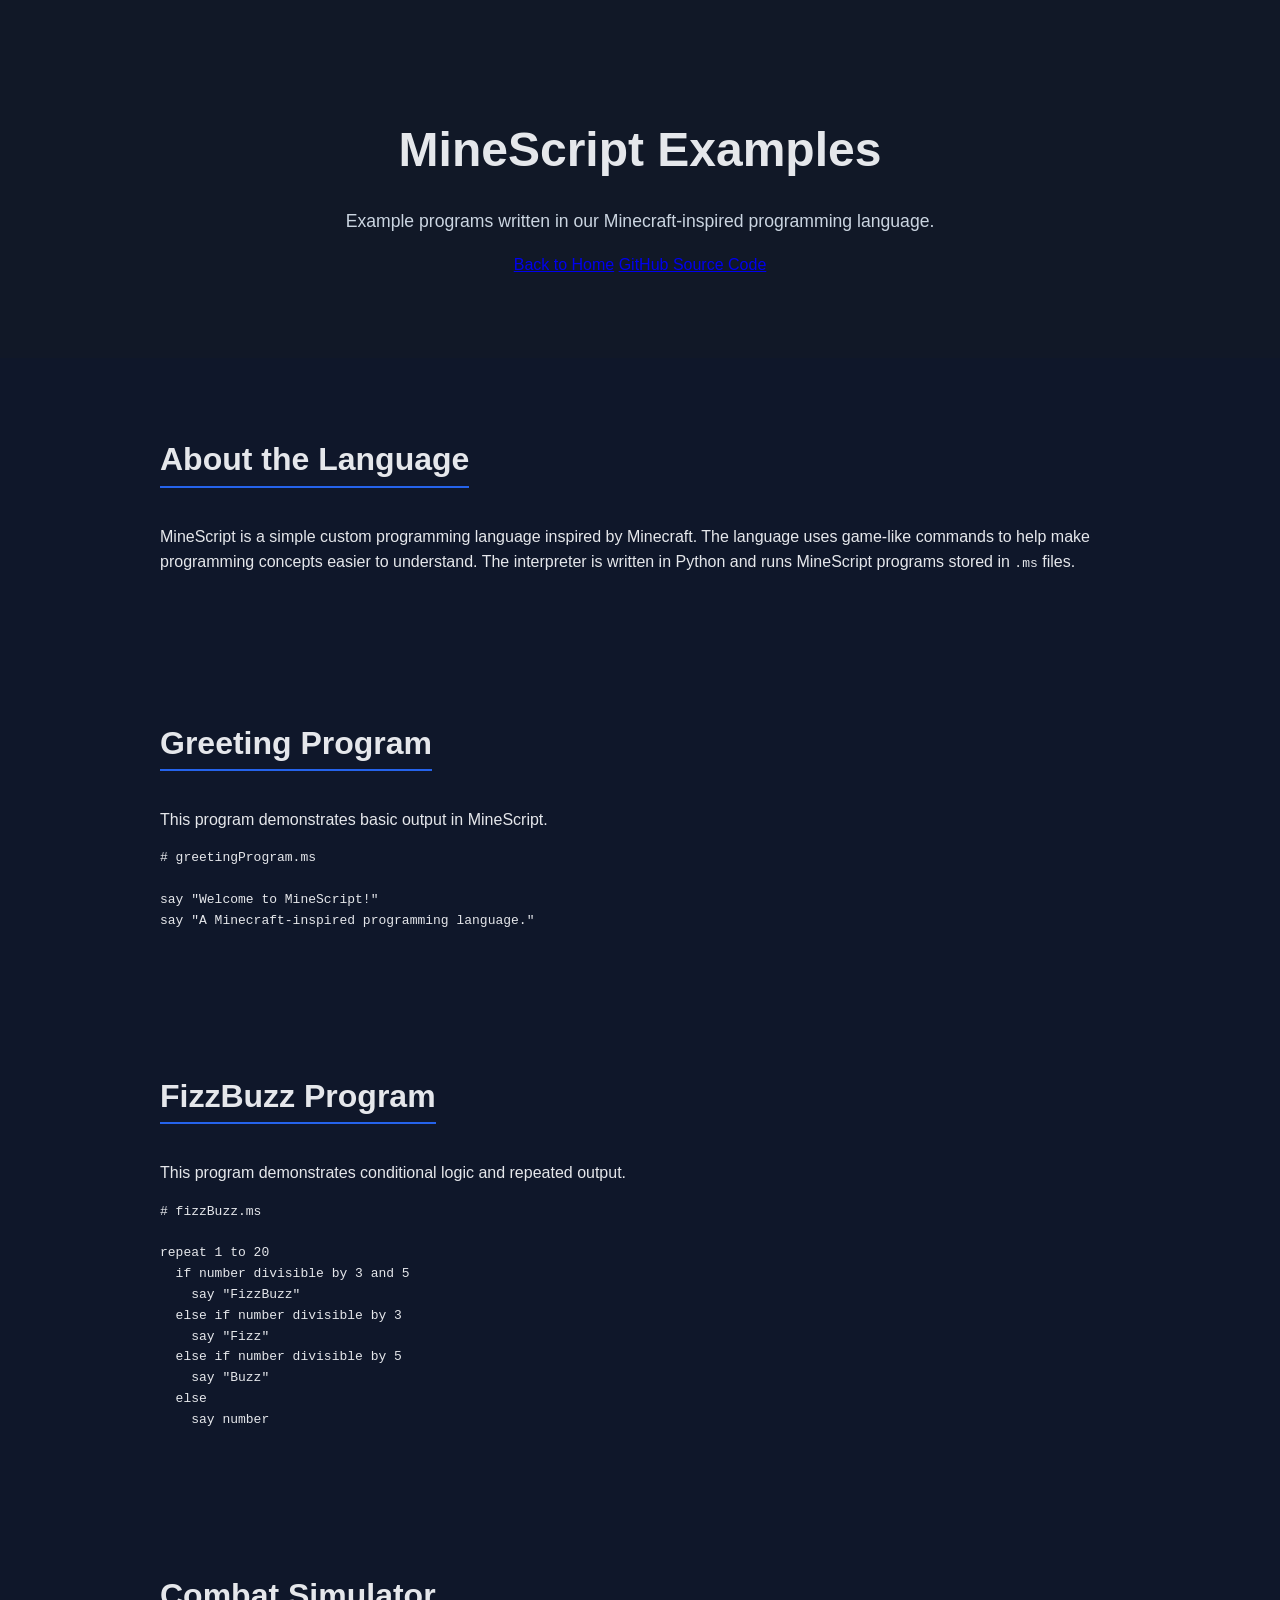
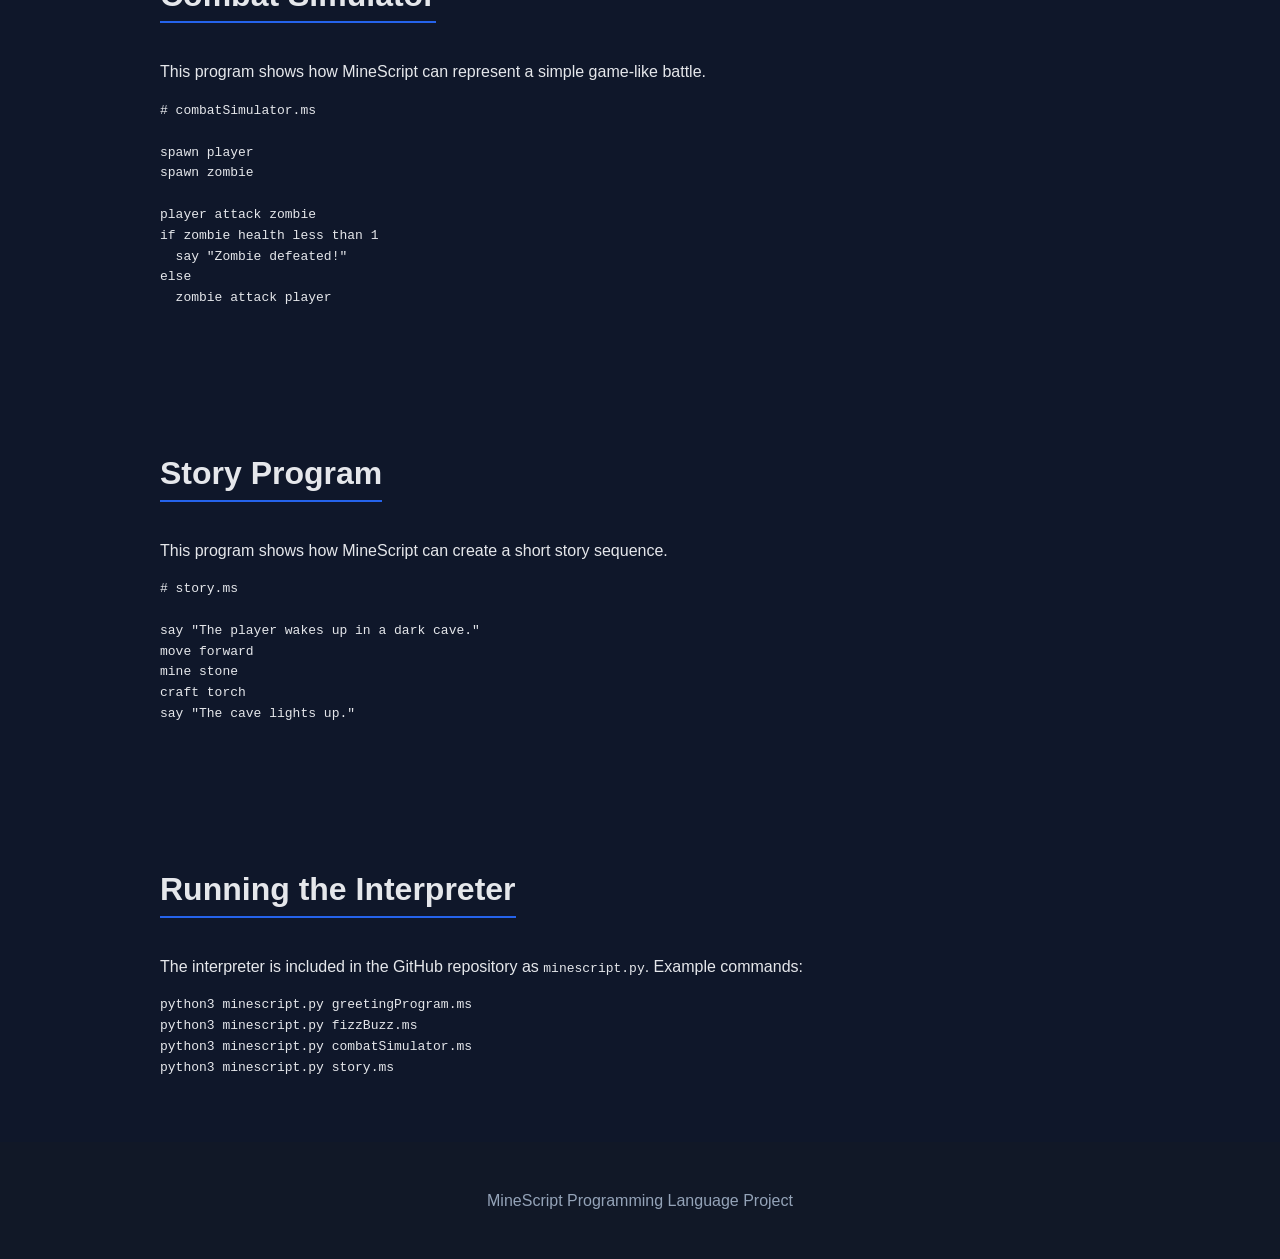
==== docs/examples.html @ 872b9f71 "Add examples page" ====
<!DOCTYPE html>
<html lang="en">
<head>
  <meta charset="UTF-8" />
  <meta name="viewport" content="width=device-width, initial-scale=1.0" />
  <title>MineScript Examples</title>
  <link rel="stylesheet" href="style.css" />
</head>
<body>

  <header class="hero small-hero">
    <h1>MineScript Examples</h1>
    <p>Example programs written in our Minecraft-inspired programming language.</p>

    <div class="button-row">
      <a href="index.html">Back to Home</a>
      <a href="https://github.com/luisrobmero/MineScript" target="_blank">GitHub Source Code</a>
    </div>
  </header>

  <main>
    <section>
      <h2>About the Language</h2>
      <p>
        MineScript is a simple custom programming language inspired by Minecraft.
        The language uses game-like commands to help make programming concepts
        easier to understand. The interpreter is written in Python and runs
        MineScript programs stored in <code>.ms</code> files.
      </p>
    </section>

    <section>
      <h2>Greeting Program</h2>
      <p>
        This program demonstrates basic output in MineScript.
      </p>

      <pre><code># greetingProgram.ms

say "Welcome to MineScript!"
say "A Minecraft-inspired programming language."</code></pre>
    </section>

    <section>
      <h2>FizzBuzz Program</h2>
      <p>
        This program demonstrates conditional logic and repeated output.
      </p>

      <pre><code># fizzBuzz.ms

repeat 1 to 20
  if number divisible by 3 and 5
    say "FizzBuzz"
  else if number divisible by 3
    say "Fizz"
  else if number divisible by 5
    say "Buzz"
  else
    say number</code></pre>
    </section>

    <section>
      <h2>Combat Simulator</h2>
      <p>
        This program shows how MineScript can represent a simple game-like battle.
      </p>

      <pre><code># combatSimulator.ms

spawn player
spawn zombie

player attack zombie
if zombie health less than 1
  say "Zombie defeated!"
else
  zombie attack player</code></pre>
    </section>

    <section>
      <h2>Story Program</h2>
      <p>
        This program shows how MineScript can create a short story sequence.
      </p>

      <pre><code># story.ms

say "The player wakes up in a dark cave."
move forward
mine stone
craft torch
say "The cave lights up."</code></pre>
    </section>

    <section>
      <h2>Running the Interpreter</h2>
      <p>
        The interpreter is included in the GitHub repository as <code>minescript.py</code>.
        Example commands:
      </p>

      <pre><code>python3 minescript.py greetingProgram.ms
python3 minescript.py fizzBuzz.ms
python3 minescript.py combatSimulator.ms
python3 minescript.py story.ms</code></pre>
    </section>
  </main>

  <footer>
    <p>MineScript Programming Language Project</p>
  </footer>

</body>
</html>
---- docs/style.css ----
* {
    box-sizing: border-box;
  }
  
  body {
    margin: 0;
    font-family: Arial, sans-serif;
    background: #0f172a;
    color: #e5e7eb;
    line-height: 1.6;
  }
  
  .hero {
    text-align: center;
    padding: 80px 20px;
    background: #111827;
  }
  
  .hero h1 {
    font-size: 3rem;
    margin-bottom: 10px;
  }
  
  .hero p {
    font-size: 1.1rem;
    color: #cbd5e1;
  }
  
  .links {
    margin-top: 25px;
  }
  
  .links a {
    display: inline-block;
    margin: 8px;
    padding: 10px 18px;
    background: #2563eb;
    color: white;
    text-decoration: none;
    border-radius: 6px;
  }
  
  section {
    max-width: 1000px;
    margin: 0 auto;
    padding: 50px 20px;
  }
  
  h2 {
    font-size: 2rem;
    margin-bottom: 20px;
    border-bottom: 2px solid #2563eb;
    display: inline-block;
  }
  
  .project-card,
  .repo-card {
    background: #1e293b;
    padding: 22px;
    border-radius: 10px;
    margin-bottom: 20px;
    border: 1px solid #334155;
  }
  
  .project-card h3,
  .repo-card h3 {
    margin-top: 0;
    color: #93c5fd;
  }
  
  .project-card a,
  .repo-card a {
    color: #60a5fa;
    text-decoration: none;
    font-weight: bold;
  }
  
  .repo-grid {
    display: grid;
    grid-template-columns: repeat(auto-fit, minmax(280px, 1fr));
    gap: 20px;
  }
  
  footer {
    text-align: center;
    padding: 30px;
    background: #111827;
    color: #94a3b8;
  }
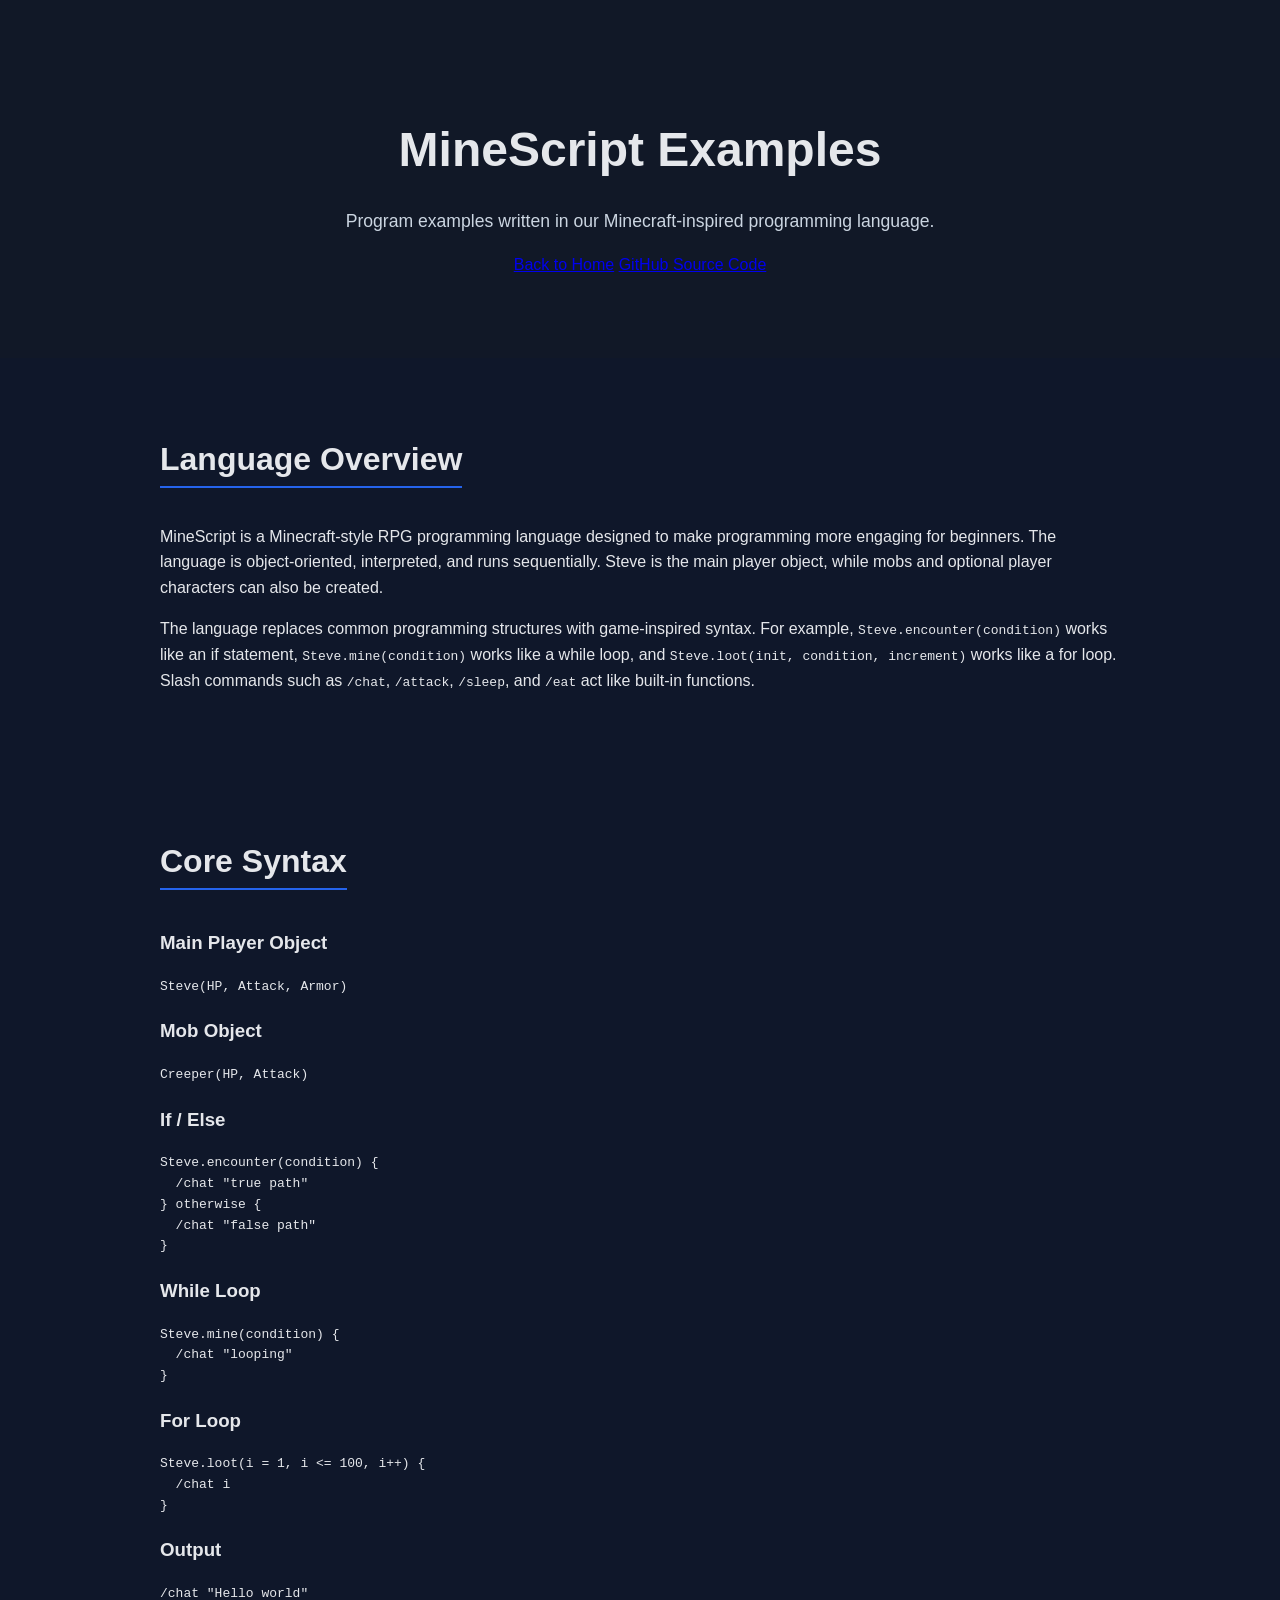
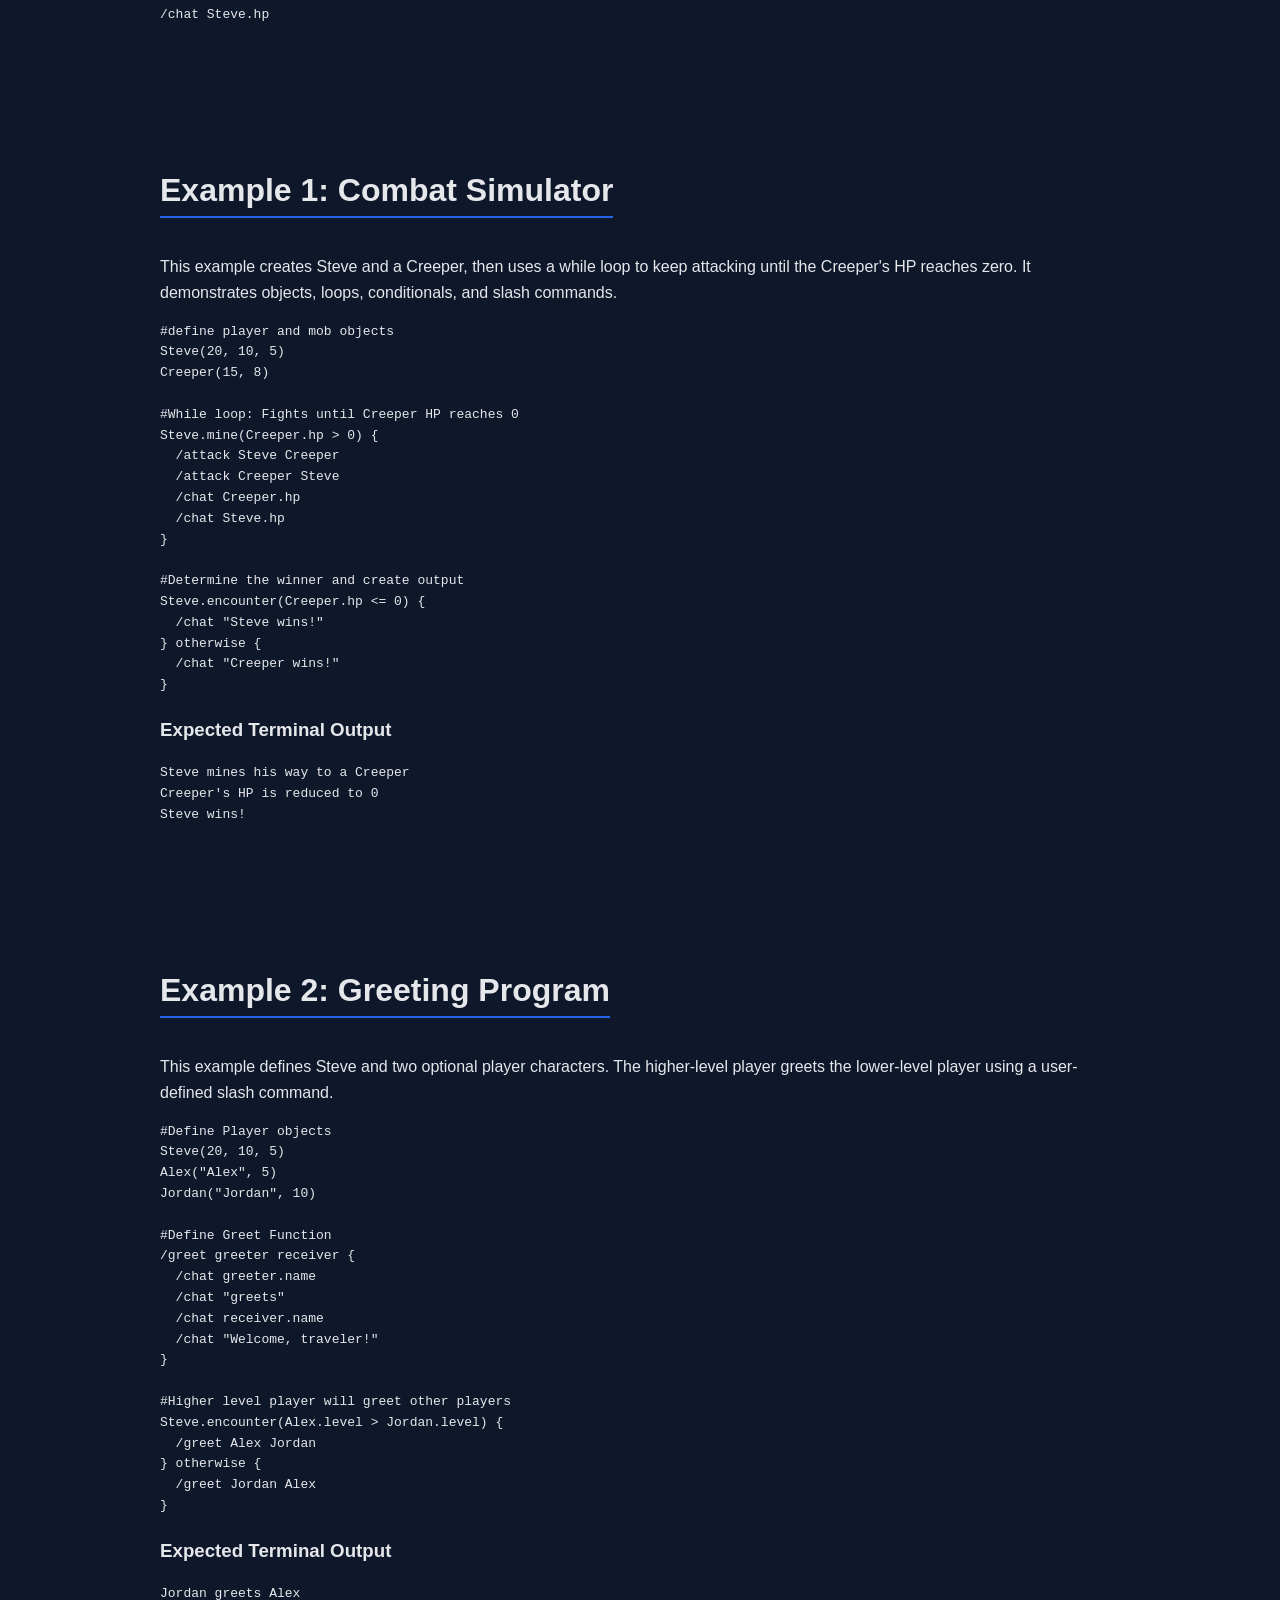
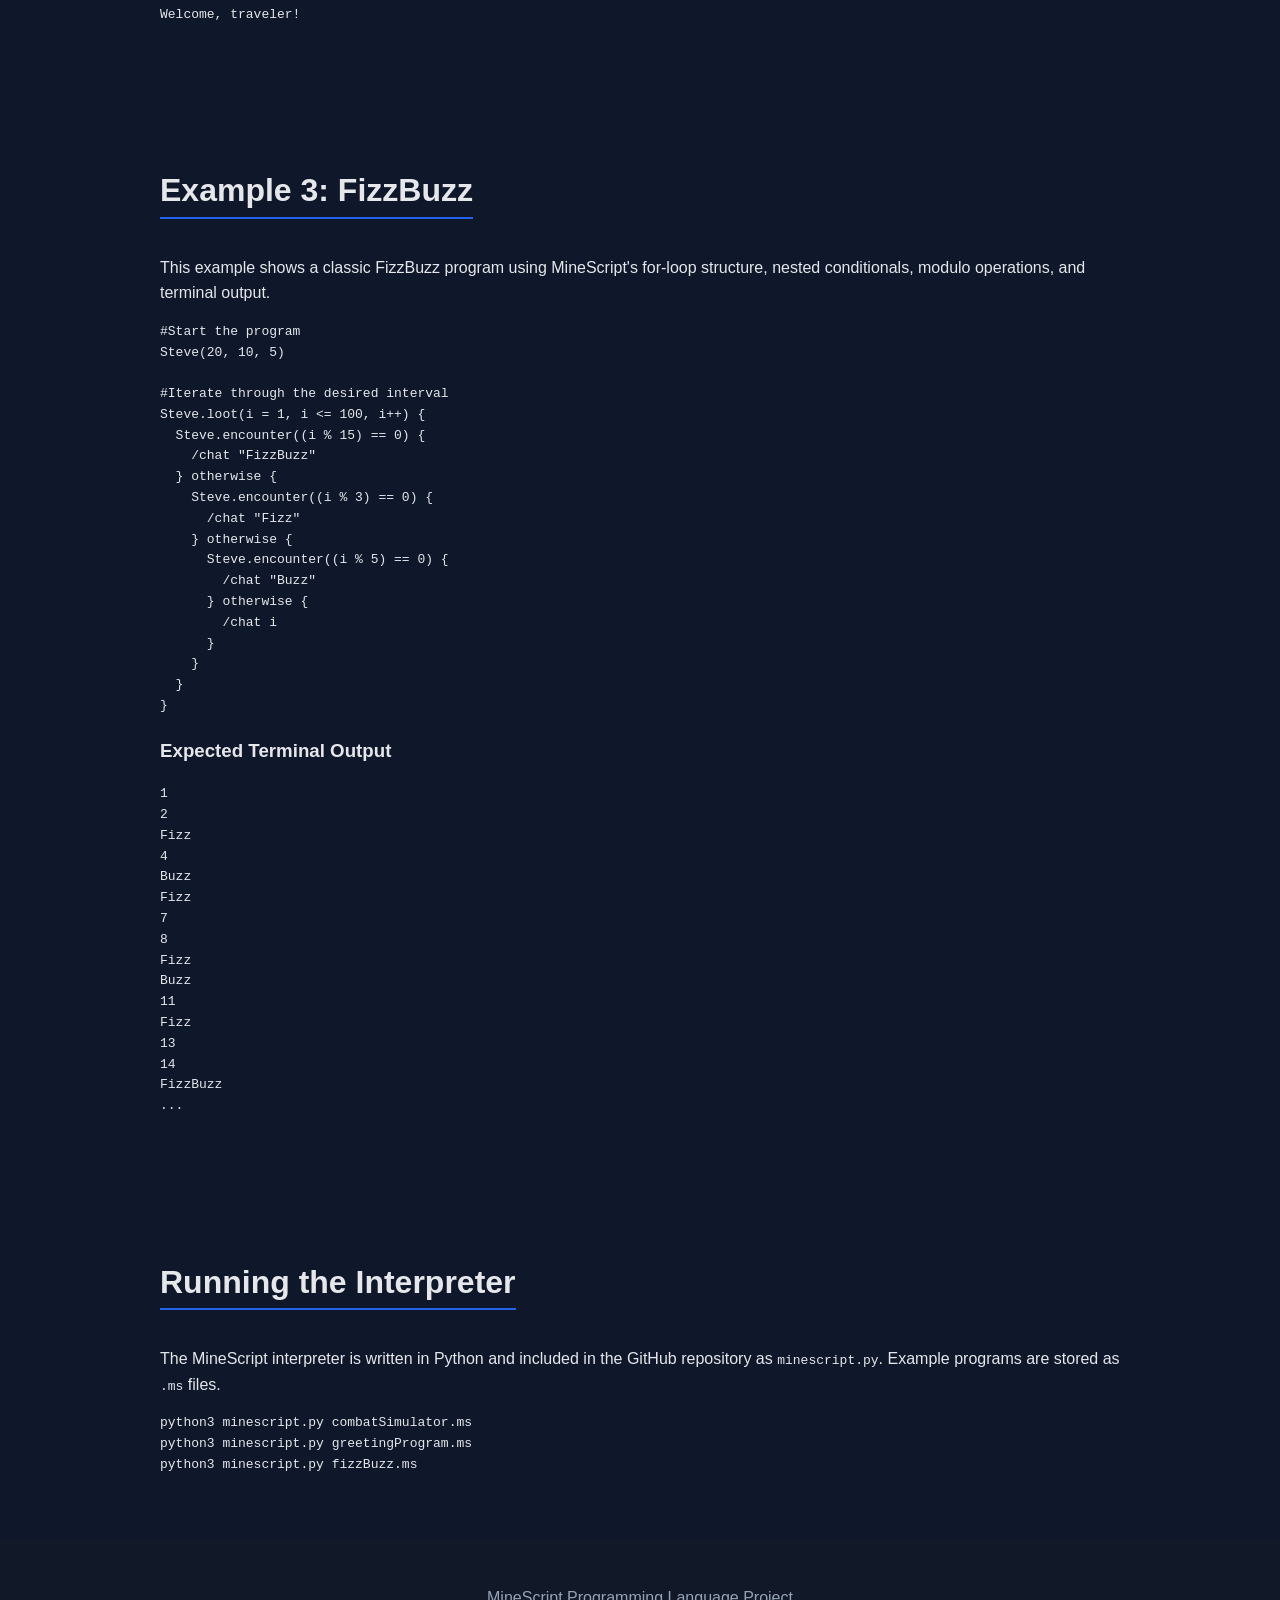
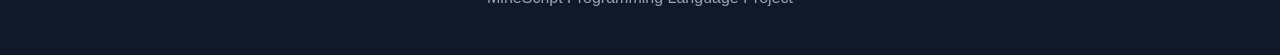
==== commit 0313c4cb: "Add MineScript examples page" ====
--- a/docs/examples.html
+++ b/docs/examples.html
@@ -10,7 +10,7 @@
 
   <header class="hero small-hero">
     <h1>MineScript Examples</h1>
-    <p>Example programs written in our Minecraft-inspired programming language.</p>
+    <p>Program examples written in our Minecraft-inspired programming language.</p>
 
     <div class="button-row">
       <a href="index.html">Back to Home</a>
@@ -20,90 +20,187 @@
 
   <main>
     <section>
-      <h2>About the Language</h2>
-      <p>
-        MineScript is a simple custom programming language inspired by Minecraft.
-        The language uses game-like commands to help make programming concepts
-        easier to understand. The interpreter is written in Python and runs
-        MineScript programs stored in <code>.ms</code> files.
-      </p>
-    </section>
-
-    <section>
-      <h2>Greeting Program</h2>
-      <p>
-        This program demonstrates basic output in MineScript.
-      </p>
-
-      <pre><code># greetingProgram.ms
-
-say "Welcome to MineScript!"
-say "A Minecraft-inspired programming language."</code></pre>
-    </section>
-
-    <section>
-      <h2>FizzBuzz Program</h2>
-      <p>
-        This program demonstrates conditional logic and repeated output.
-      </p>
-
-      <pre><code># fizzBuzz.ms
-
-repeat 1 to 20
-  if number divisible by 3 and 5
-    say "FizzBuzz"
-  else if number divisible by 3
-    say "Fizz"
-  else if number divisible by 5
-    say "Buzz"
-  else
-    say number</code></pre>
-    </section>
-
-    <section>
-      <h2>Combat Simulator</h2>
-      <p>
-        This program shows how MineScript can represent a simple game-like battle.
-      </p>
-
-      <pre><code># combatSimulator.ms
-
-spawn player
-spawn zombie
-
-player attack zombie
-if zombie health less than 1
-  say "Zombie defeated!"
-else
-  zombie attack player</code></pre>
-    </section>
-
-    <section>
-      <h2>Story Program</h2>
-      <p>
-        This program shows how MineScript can create a short story sequence.
-      </p>
-
-      <pre><code># story.ms
-
-say "The player wakes up in a dark cave."
-move forward
-mine stone
-craft torch
-say "The cave lights up."</code></pre>
+      <h2>Language Overview</h2>
+      <p>
+        MineScript is a Minecraft-style RPG programming language designed to make programming more engaging
+        for beginners. The language is object-oriented, interpreted, and runs sequentially. Steve is the main
+        player object, while mobs and optional player characters can also be created.
+      </p>
+
+      <p>
+        The language replaces common programming structures with game-inspired syntax. For example,
+        <code>Steve.encounter(condition)</code> works like an if statement, <code>Steve.mine(condition)</code>
+        works like a while loop, and <code>Steve.loot(init, condition, increment)</code> works like a for loop.
+        Slash commands such as <code>/chat</code>, <code>/attack</code>, <code>/sleep</code>, and <code>/eat</code>
+        act like built-in functions.
+      </p>
+    </section>
+
+    <section>
+      <h2>Core Syntax</h2>
+
+      <div class="grid">
+        <div class="card">
+          <h3>Main Player Object</h3>
+          <pre><code>Steve(HP, Attack, Armor)</code></pre>
+        </div>
+
+        <div class="card">
+          <h3>Mob Object</h3>
+          <pre><code>Creeper(HP, Attack)</code></pre>
+        </div>
+
+        <div class="card">
+          <h3>If / Else</h3>
+          <pre><code>Steve.encounter(condition) {
+  /chat "true path"
+} otherwise {
+  /chat "false path"
+}</code></pre>
+        </div>
+
+        <div class="card">
+          <h3>While Loop</h3>
+          <pre><code>Steve.mine(condition) {
+  /chat "looping"
+}</code></pre>
+        </div>
+
+        <div class="card">
+          <h3>For Loop</h3>
+          <pre><code>Steve.loot(i = 1, i <= 100, i++) {
+  /chat i
+}</code></pre>
+        </div>
+
+        <div class="card">
+          <h3>Output</h3>
+          <pre><code>/chat "Hello world"
+/chat Steve.hp</code></pre>
+        </div>
+      </div>
+    </section>
+
+    <section>
+      <h2>Example 1: Combat Simulator</h2>
+      <p>
+        This example creates Steve and a Creeper, then uses a while loop to keep attacking until the Creeper's HP
+        reaches zero. It demonstrates objects, loops, conditionals, and slash commands.
+      </p>
+
+      <pre><code>#define player and mob objects
+Steve(20, 10, 5)
+Creeper(15, 8)
+
+#While loop: Fights until Creeper HP reaches 0
+Steve.mine(Creeper.hp > 0) {
+  /attack Steve Creeper
+  /attack Creeper Steve
+  /chat Creeper.hp
+  /chat Steve.hp
+}
+
+#Determine the winner and create output
+Steve.encounter(Creeper.hp <= 0) {
+  /chat "Steve wins!"
+} otherwise {
+  /chat "Creeper wins!"
+}</code></pre>
+
+      <h3>Expected Terminal Output</h3>
+      <pre><code>Steve mines his way to a Creeper
+Creeper's HP is reduced to 0
+Steve wins!</code></pre>
+    </section>
+
+    <section>
+      <h2>Example 2: Greeting Program</h2>
+      <p>
+        This example defines Steve and two optional player characters. The higher-level player greets the lower-level
+        player using a user-defined slash command.
+      </p>
+
+      <pre><code>#Define Player objects
+Steve(20, 10, 5)
+Alex("Alex", 5)
+Jordan("Jordan", 10)
+
+#Define Greet Function
+/greet greeter receiver {
+  /chat greeter.name
+  /chat "greets"
+  /chat receiver.name
+  /chat "Welcome, traveler!"
+}
+
+#Higher level player will greet other players
+Steve.encounter(Alex.level > Jordan.level) {
+  /greet Alex Jordan
+} otherwise {
+  /greet Jordan Alex
+}</code></pre>
+
+      <h3>Expected Terminal Output</h3>
+      <pre><code>Jordan greets Alex
+Welcome, traveler!</code></pre>
+    </section>
+
+    <section>
+      <h2>Example 3: FizzBuzz</h2>
+      <p>
+        This example shows a classic FizzBuzz program using MineScript's for-loop structure,
+        nested conditionals, modulo operations, and terminal output.
+      </p>
+
+      <pre><code>#Start the program
+Steve(20, 10, 5)
+
+#Iterate through the desired interval
+Steve.loot(i = 1, i <= 100, i++) {
+  Steve.encounter((i % 15) == 0) {
+    /chat "FizzBuzz"
+  } otherwise {
+    Steve.encounter((i % 3) == 0) {
+      /chat "Fizz"
+    } otherwise {
+      Steve.encounter((i % 5) == 0) {
+        /chat "Buzz"
+      } otherwise {
+        /chat i
+      }
+    }
+  }
+}</code></pre>
+
+      <h3>Expected Terminal Output</h3>
+      <pre><code>1
+2
+Fizz
+4
+Buzz
+Fizz
+7
+8
+Fizz
+Buzz
+11
+Fizz
+13
+14
+FizzBuzz
+...</code></pre>
     </section>
 
     <section>
       <h2>Running the Interpreter</h2>
       <p>
-        The interpreter is included in the GitHub repository as <code>minescript.py</code>.
-        Example commands:
-      </p>
-
-      <pre><code>python3 minescript.py greetingProgram.ms
-python3 minescript.py fizzBuzz.ms
-python3 minescript.py combatSimulator.ms
-python3 minescript.py story.ms</code></pre>
+        The MineScript interpreter is written in Python and included in the GitHub repository as
+        <code>minescript.py</code>. Example programs are stored as <code>.ms</code> files.
+      </p>
+
+      <pre><code>python3 minescript.py combatSimulator.ms
+python3 minescript.py greetingProgram.ms
+python3 minescript.py fizzBuzz.ms</code></pre>
     </section>
   </main>
 
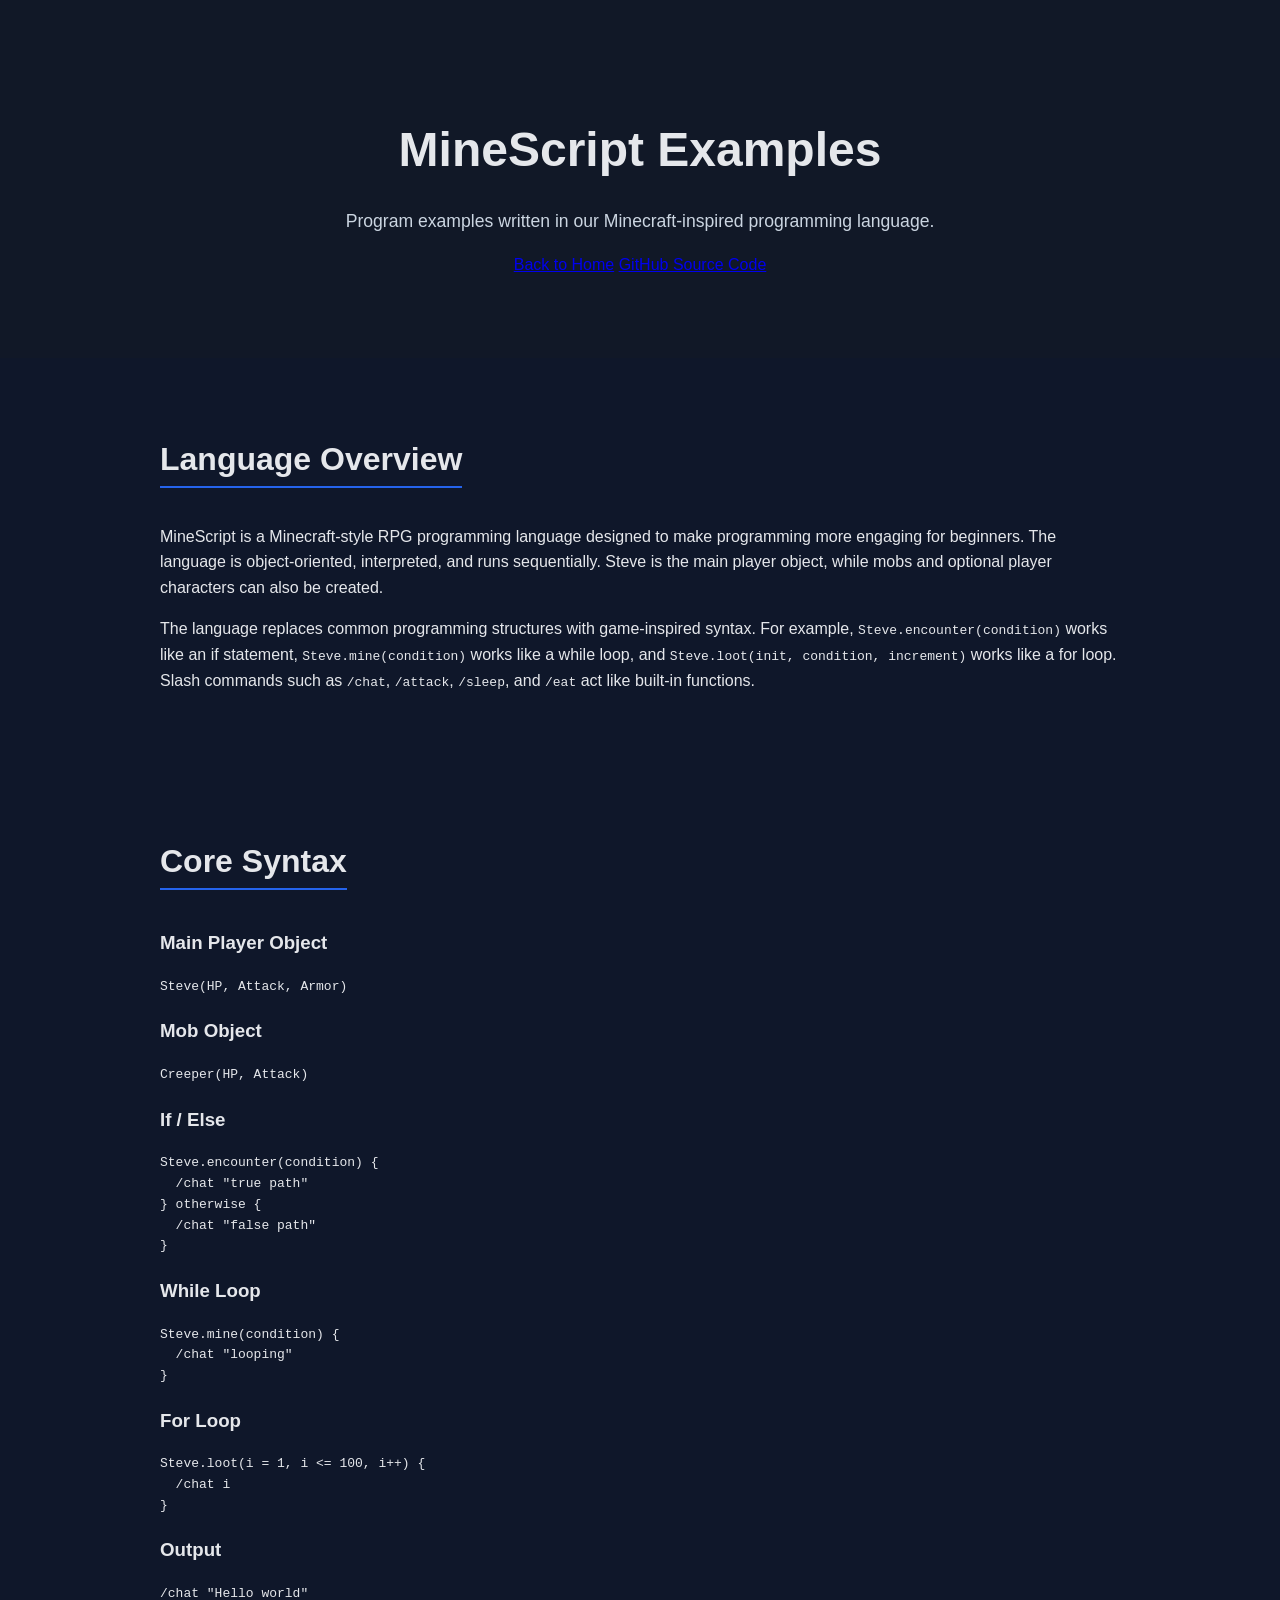
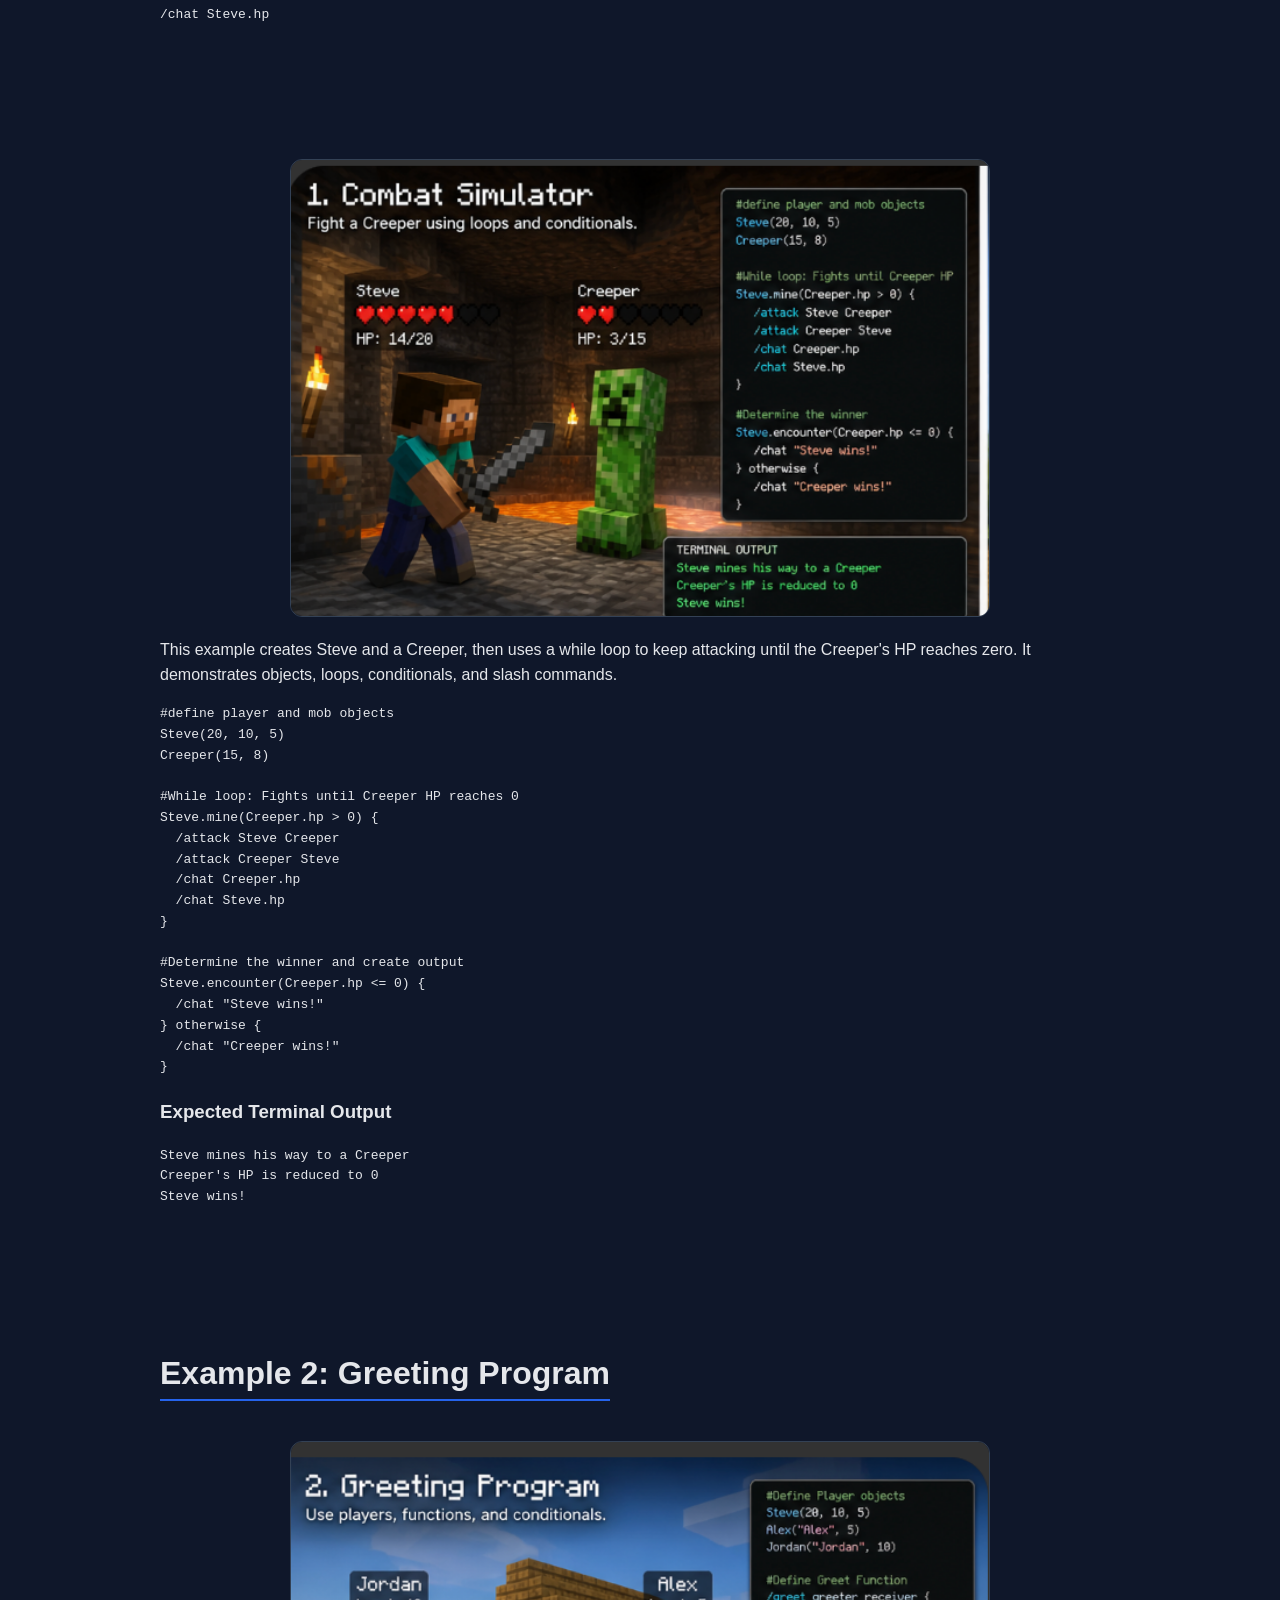
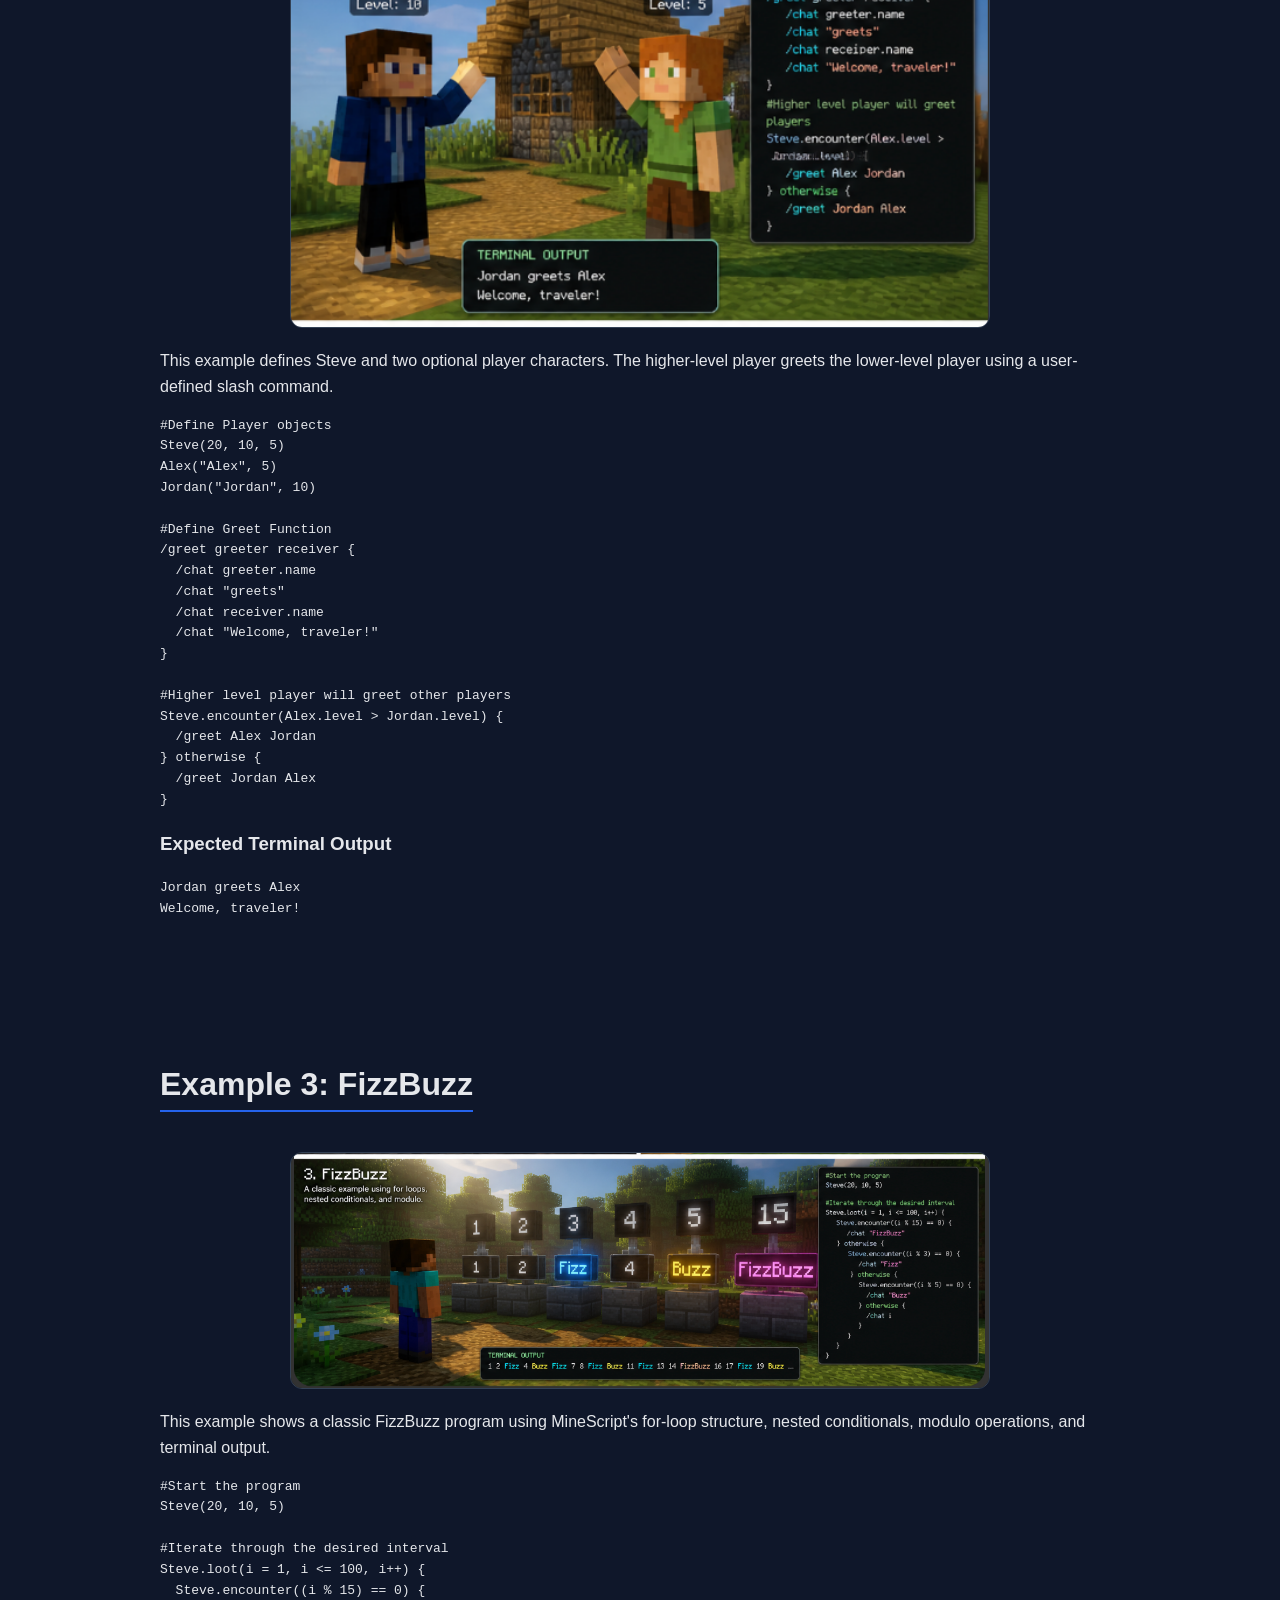
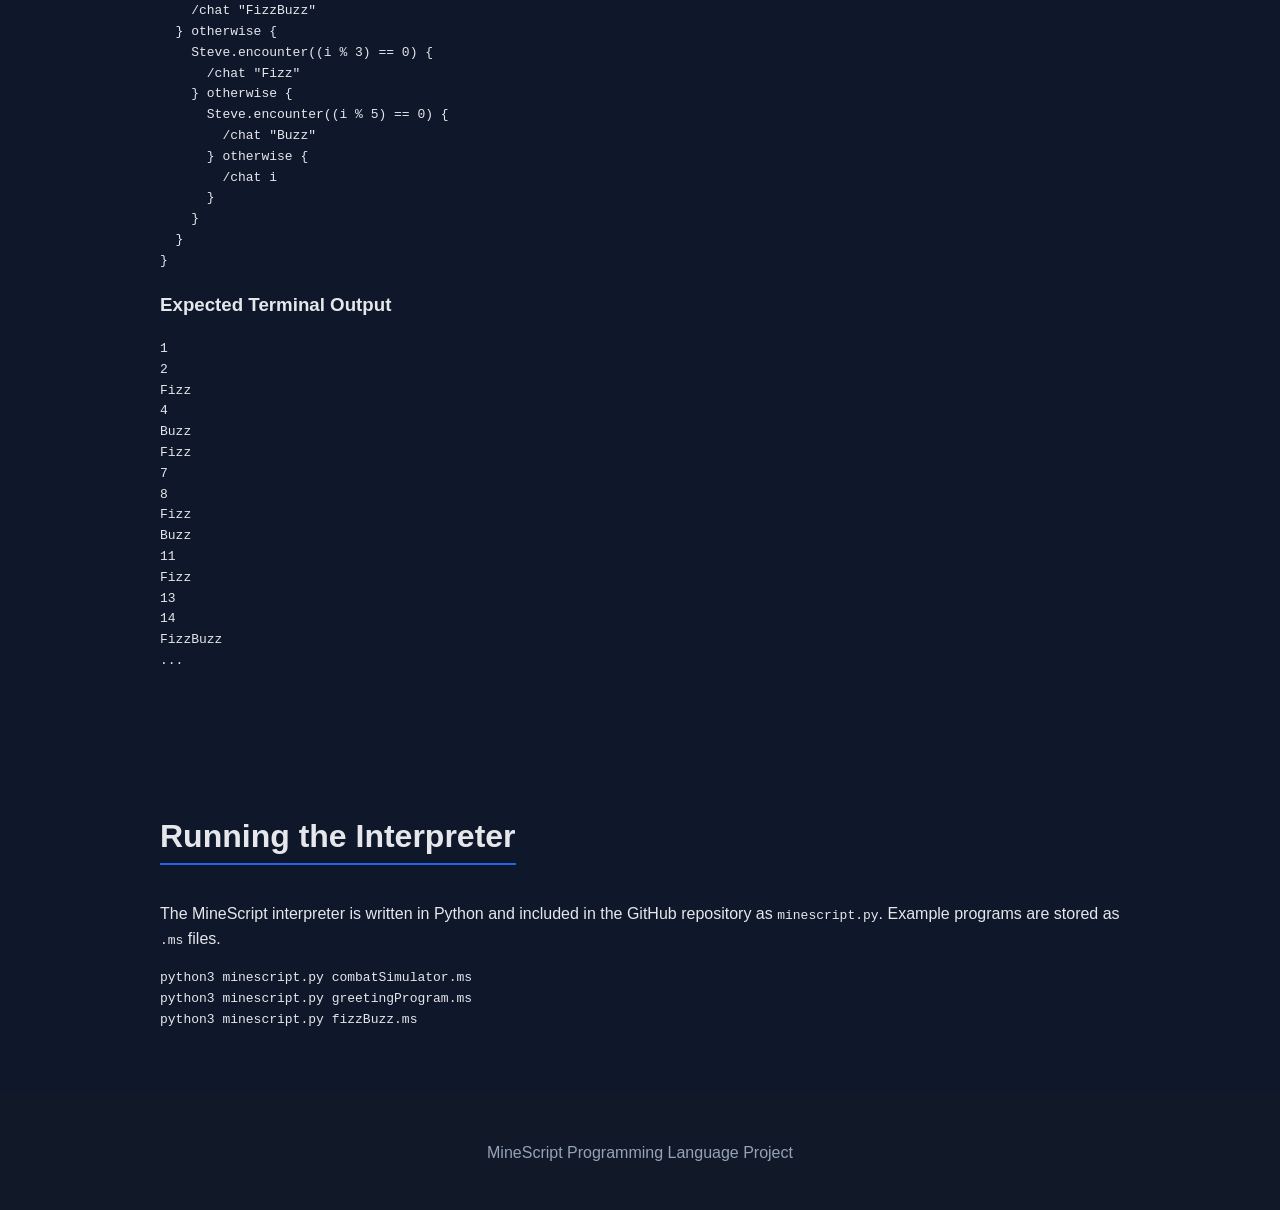
==== commit cd11f171: "Add examples page and images" ====
--- a/docs/examples.html
+++ b/docs/examples.html
@@ -82,8 +82,9 @@
     </section>
 
     <section>
-      <h2>Example 1: Combat Simulator</h2>
-      <p>
+        
+      <p>
+        <img src="images/combat-simulator.png" alt="Combat Simulator scene" class="example-image">
         This example creates Steve and a Creeper, then uses a while loop to keep attacking until the Creeper's HP
         reaches zero. It demonstrates objects, loops, conditionals, and slash commands.
       </p>
@@ -116,6 +117,7 @@
     <section>
       <h2>Example 2: Greeting Program</h2>
       <p>
+        <img src="images/greeting-program.png" alt="Greeting Program scene" class="example-image">
         This example defines Steve and two optional player characters. The higher-level player greets the lower-level
         player using a user-defined slash command.
       </p>
@@ -148,6 +150,7 @@
     <section>
       <h2>Example 3: FizzBuzz</h2>
       <p>
+        <img src="images/fizzbuzz.png" alt="FizzBuzz scene" class="example-image">
         This example shows a classic FizzBuzz program using MineScript's for-loop structure,
         nested conditionals, modulo operations, and terminal output.
       </p>
--- a/docs/style.css
+++ b/docs/style.css
@@ -86,4 +86,13 @@
     padding: 30px;
     background: #111827;
     color: #94a3b8;
+  }
+
+  .example-image {
+    width: 100%;
+    max-width: 700px;
+    display: block;
+    margin: 20px auto;
+    border-radius: 12px;
+    border: 1px solid #334155;
   }
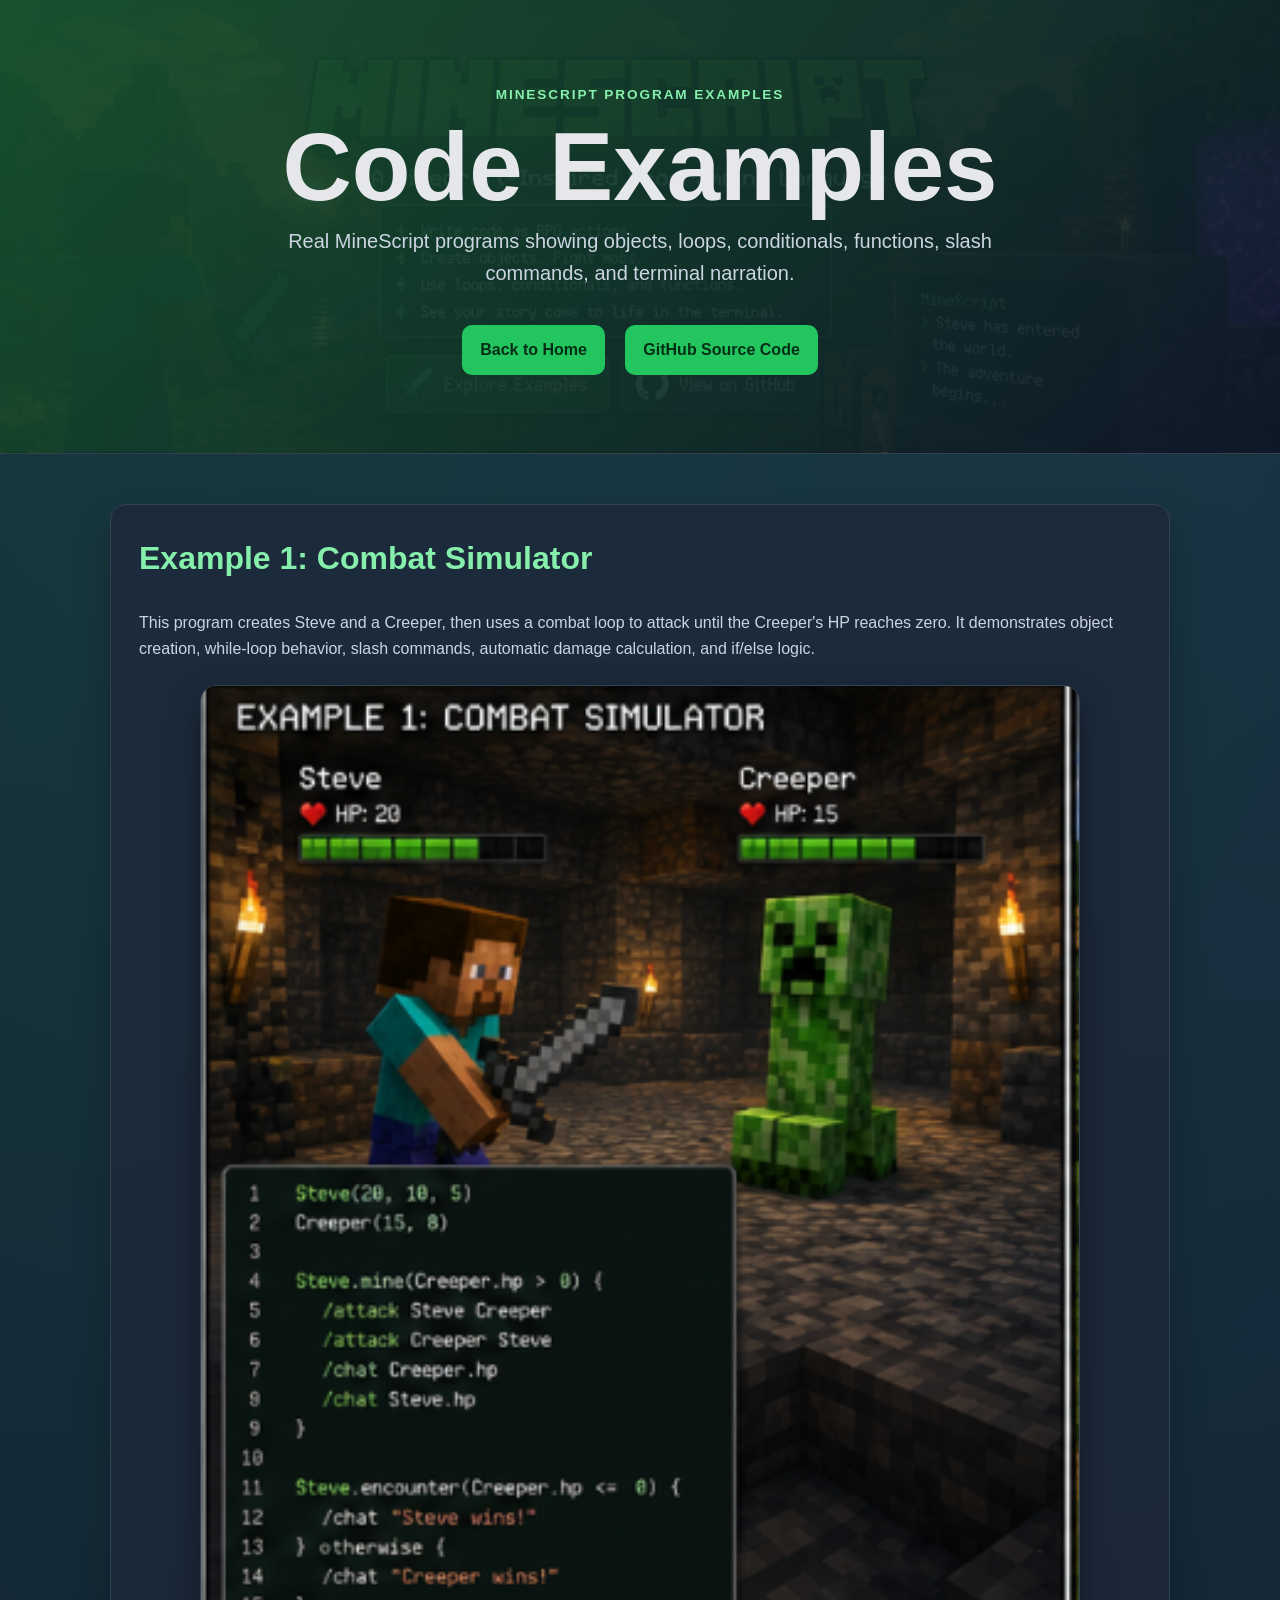
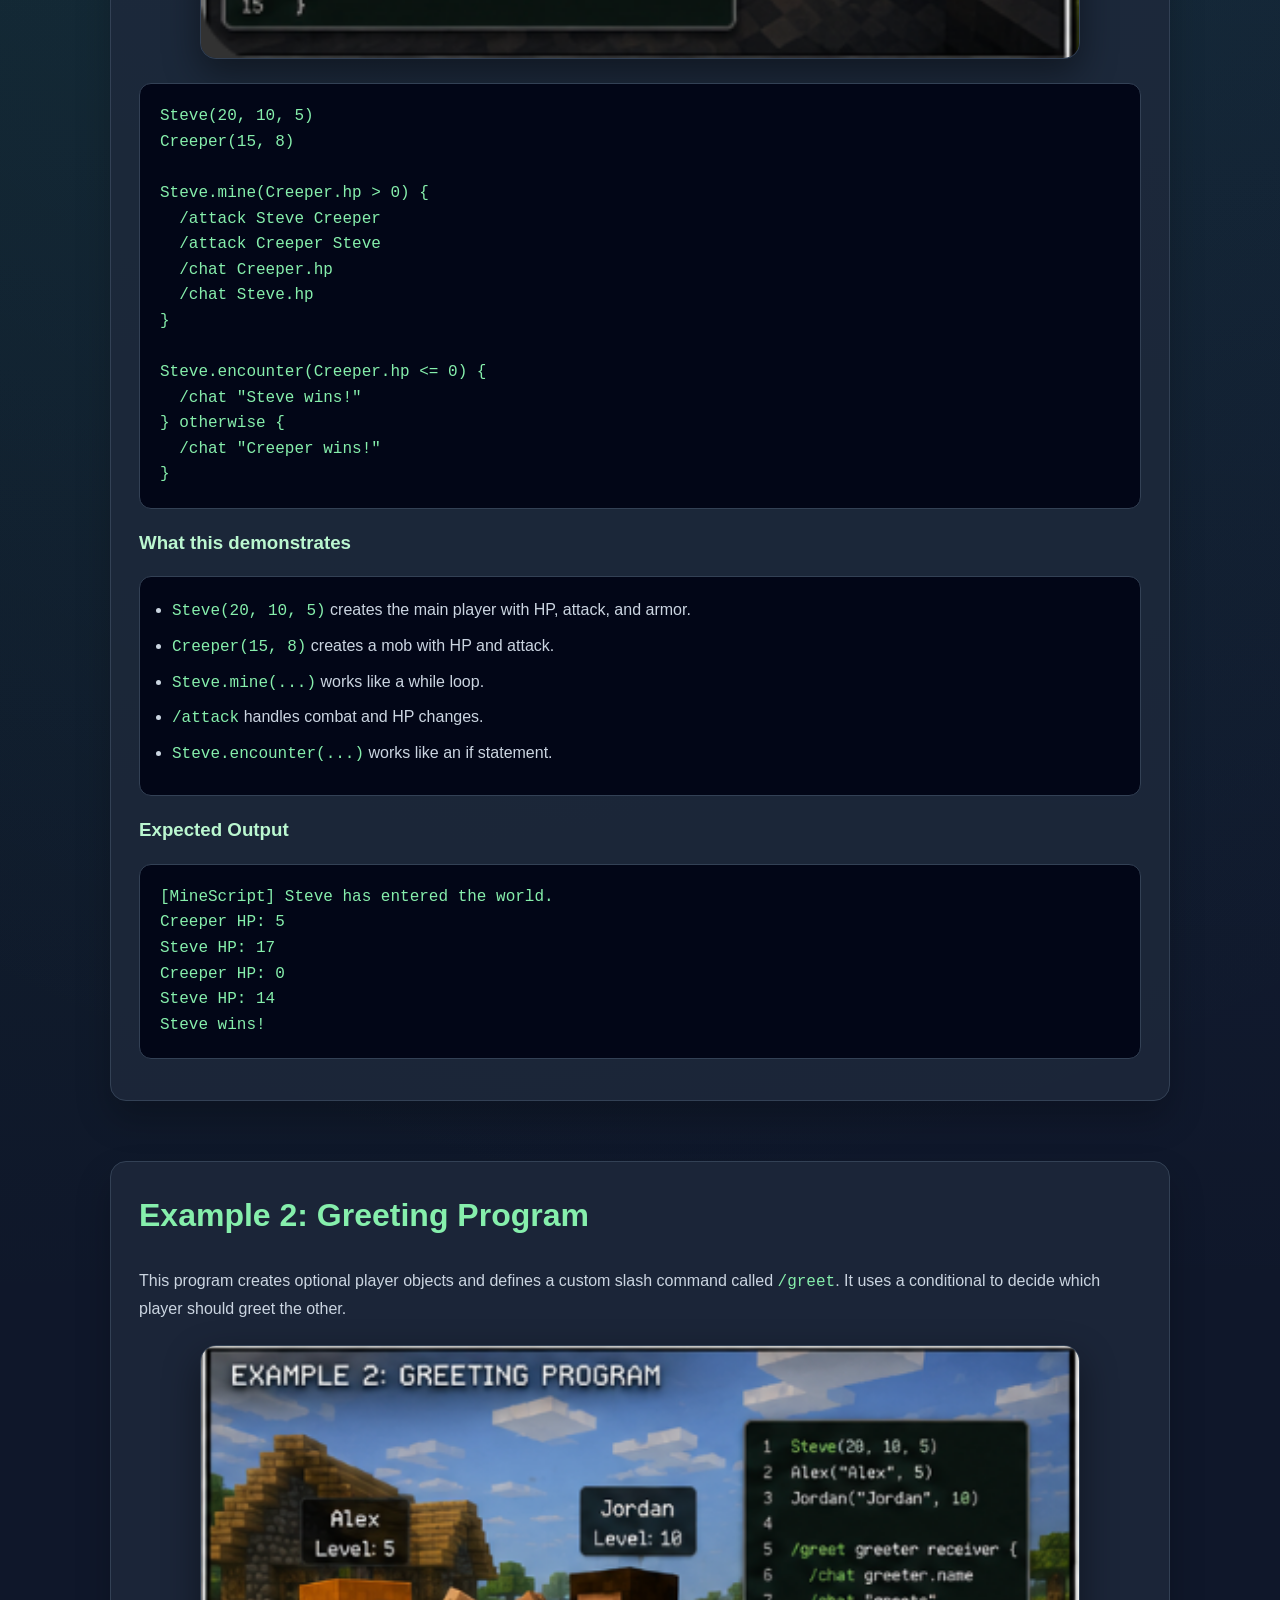
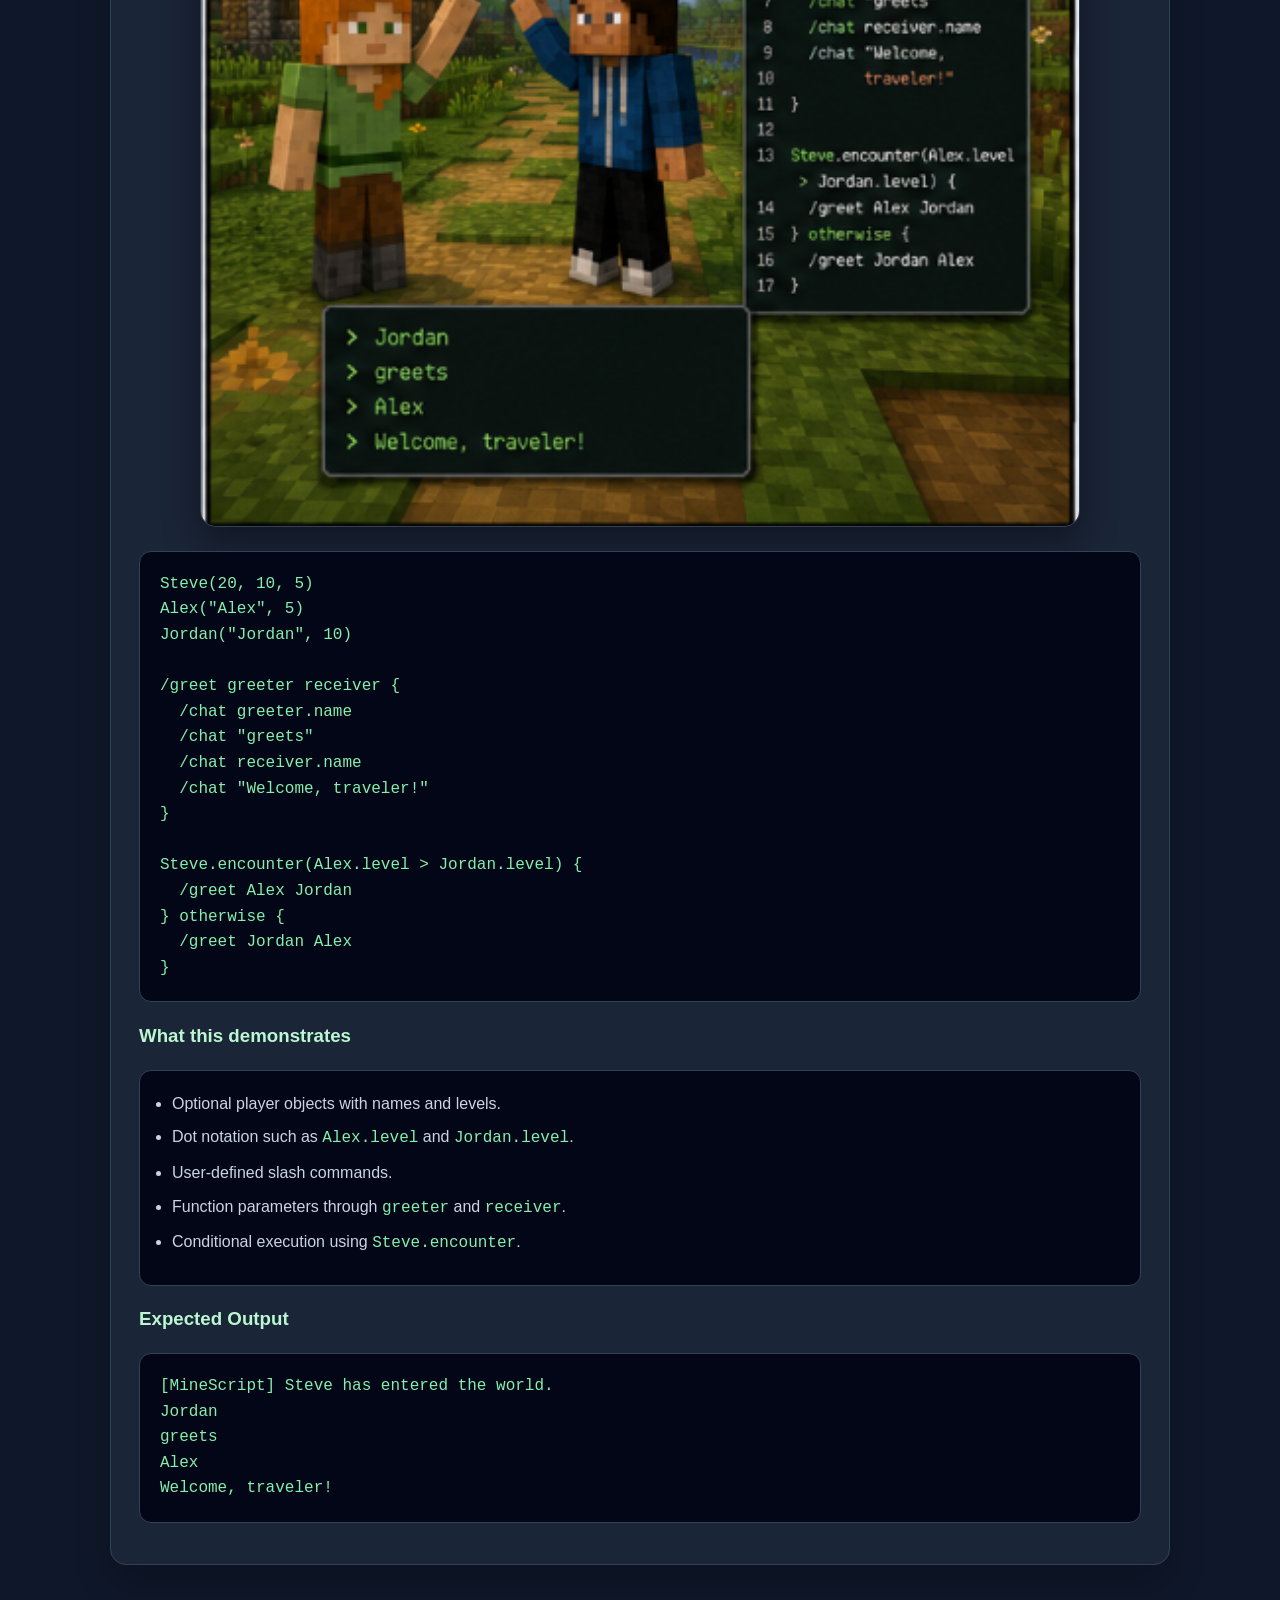
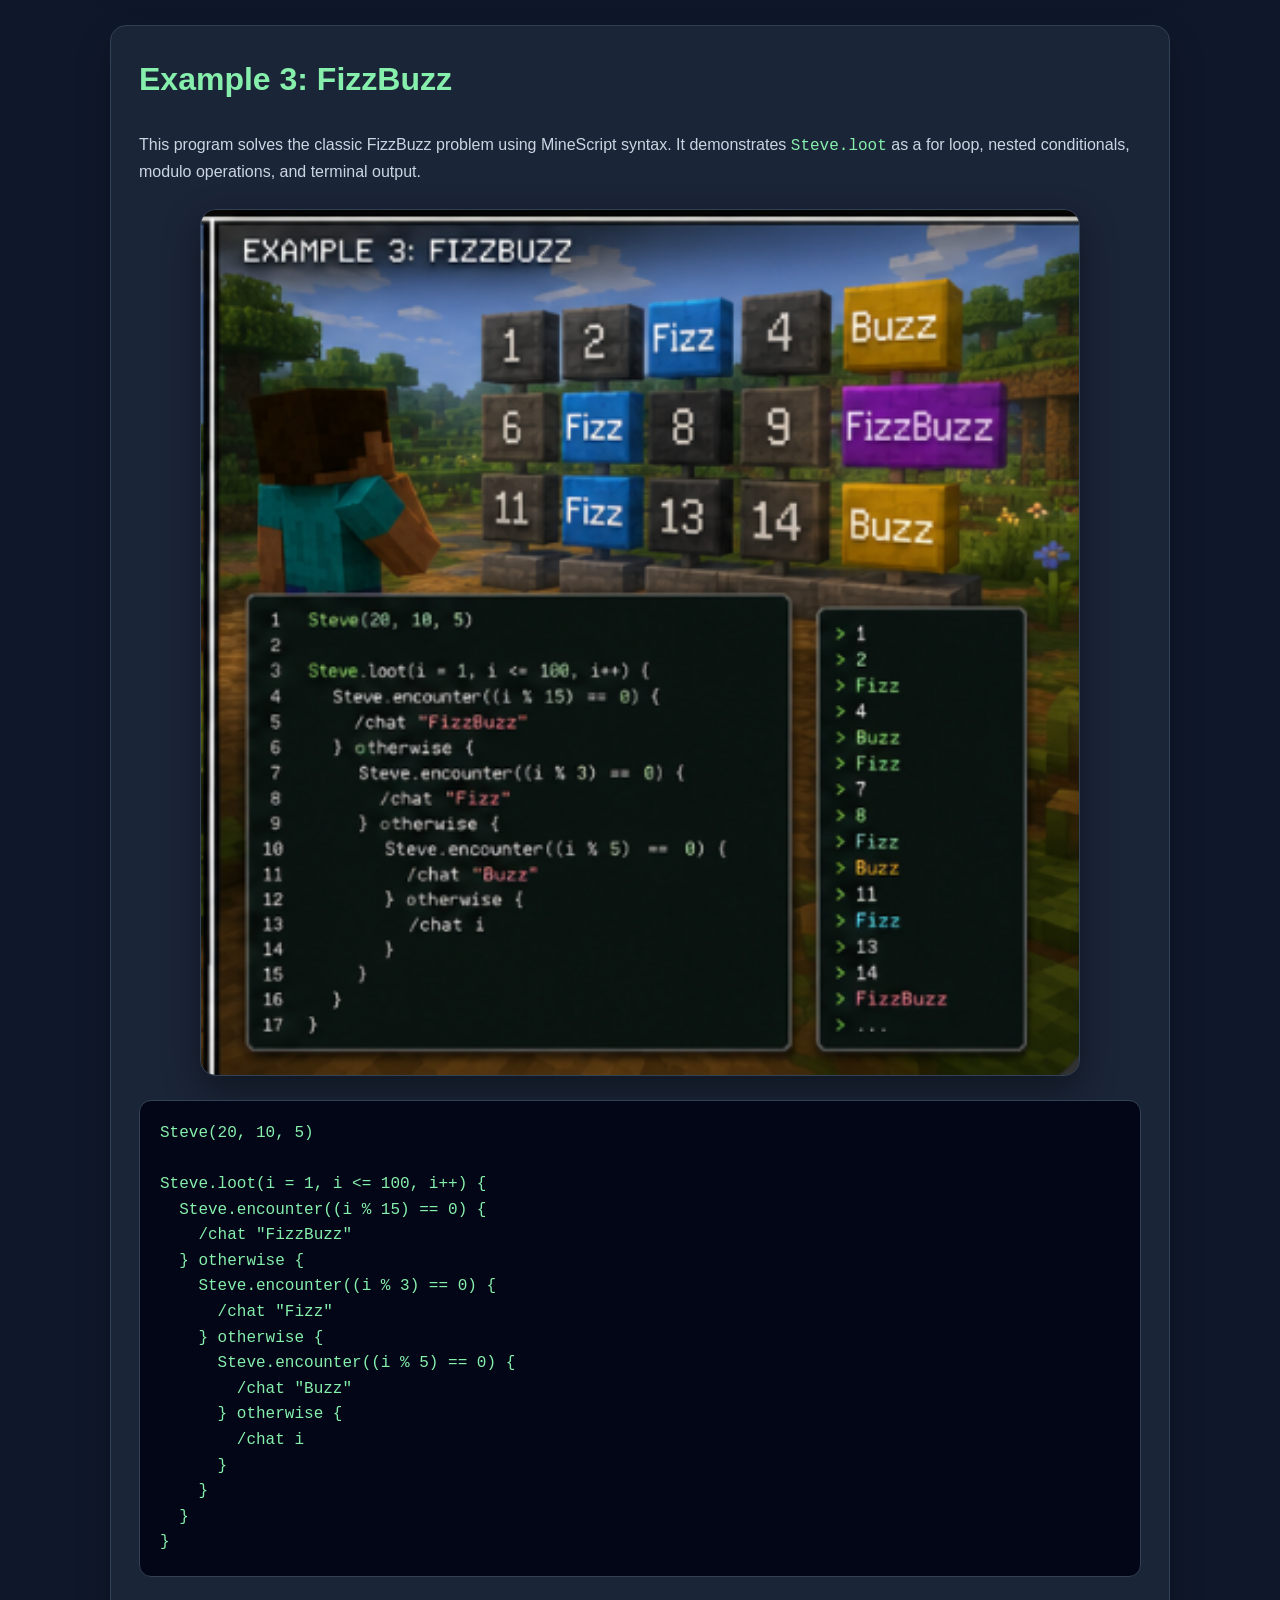
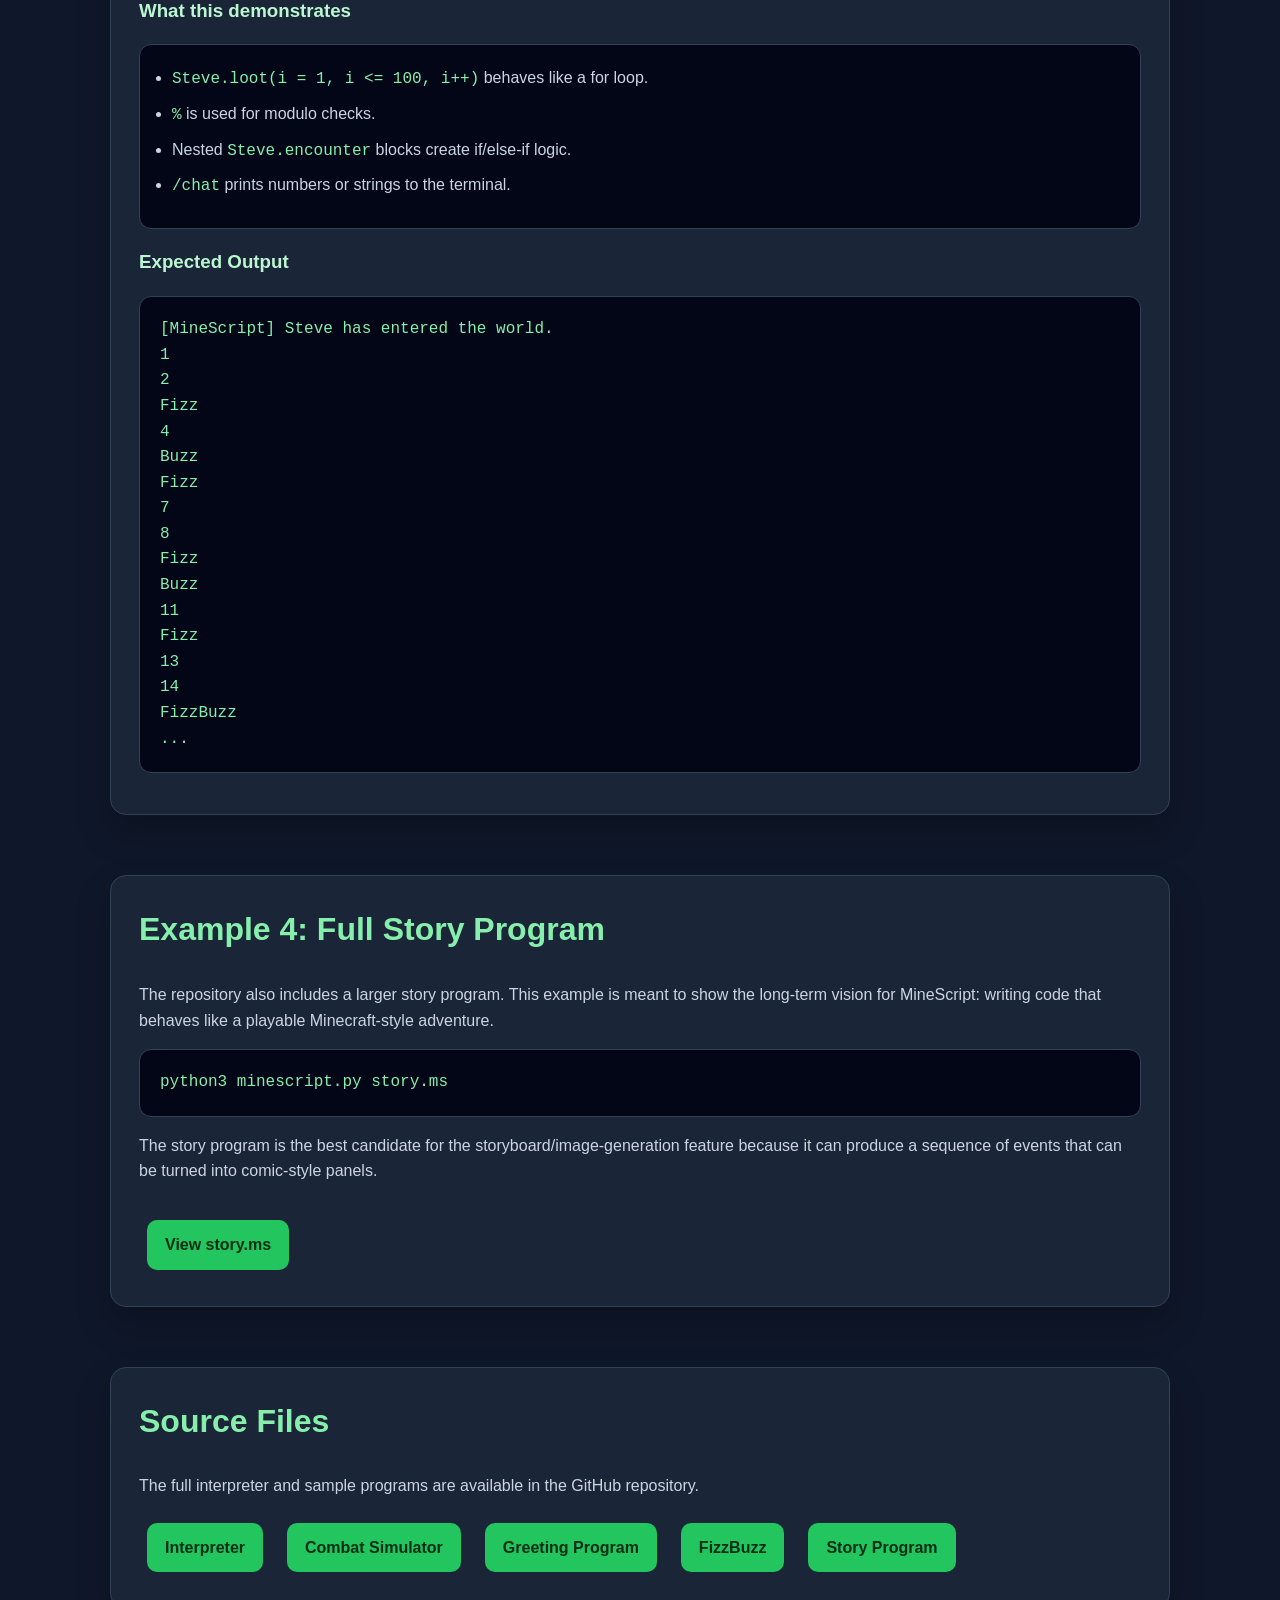
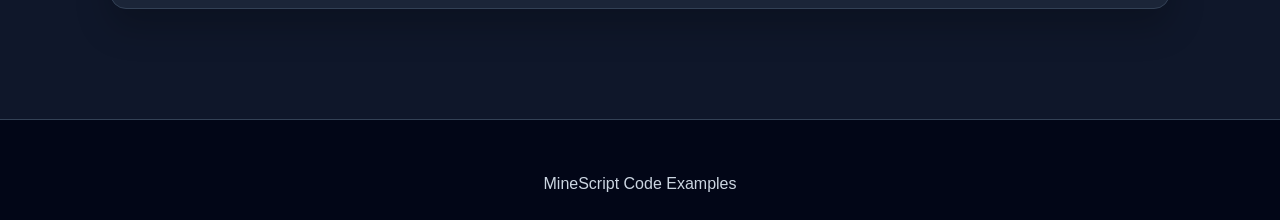
==== commit aceb4ad2: "Add website images" ====
--- a/docs/examples.html
+++ b/docs/examples.html
@@ -9,91 +9,36 @@
 <body>
 
   <header class="hero small-hero">
-    <h1>MineScript Examples</h1>
-    <p>Program examples written in our Minecraft-inspired programming language.</p>
-
-    <div class="button-row">
-      <a href="index.html">Back to Home</a>
-      <a href="https://github.com/luisrobmero/MineScript" target="_blank">GitHub Source Code</a>
+    <div class="hero-content">
+      <p class="eyebrow">MineScript Program Examples</p>
+      <h1>Code Examples</h1>
+      <p class="hero-subtitle">
+        Real MineScript programs showing objects, loops, conditionals, functions, slash commands, and terminal narration.
+      </p>
+
+      <div class="button-row">
+        <a href="index.html">Back to Home</a>
+        <a href="https://github.com/luisrobmero/MineScript" target="_blank">GitHub Source Code</a>
+      </div>
     </div>
   </header>
 
   <main>
-    <section>
-      <h2>Language Overview</h2>
-      <p>
-        MineScript is a Minecraft-style RPG programming language designed to make programming more engaging
-        for beginners. The language is object-oriented, interpreted, and runs sequentially. Steve is the main
-        player object, while mobs and optional player characters can also be created.
-      </p>
-
-      <p>
-        The language replaces common programming structures with game-inspired syntax. For example,
-        <code>Steve.encounter(condition)</code> works like an if statement, <code>Steve.mine(condition)</code>
-        works like a while loop, and <code>Steve.loot(init, condition, increment)</code> works like a for loop.
-        Slash commands such as <code>/chat</code>, <code>/attack</code>, <code>/sleep</code>, and <code>/eat</code>
-        act like built-in functions.
-      </p>
-    </section>
-
-    <section>
-      <h2>Core Syntax</h2>
-
-      <div class="grid">
-        <div class="card">
-          <h3>Main Player Object</h3>
-          <pre><code>Steve(HP, Attack, Armor)</code></pre>
-        </div>
-
-        <div class="card">
-          <h3>Mob Object</h3>
-          <pre><code>Creeper(HP, Attack)</code></pre>
-        </div>
-
-        <div class="card">
-          <h3>If / Else</h3>
-          <pre><code>Steve.encounter(condition) {
-  /chat "true path"
-} otherwise {
-  /chat "false path"
-}</code></pre>
-        </div>
-
-        <div class="card">
-          <h3>While Loop</h3>
-          <pre><code>Steve.mine(condition) {
-  /chat "looping"
-}</code></pre>
-        </div>
-
-        <div class="card">
-          <h3>For Loop</h3>
-          <pre><code>Steve.loot(i = 1, i <= 100, i++) {
-  /chat i
-}</code></pre>
-        </div>
-
-        <div class="card">
-          <h3>Output</h3>
-          <pre><code>/chat "Hello world"
-/chat Steve.hp</code></pre>
-        </div>
-      </div>
-    </section>
-
-    <section>
-        
-      <p>
-        <img src="images/combat-simulator.png" alt="Combat Simulator scene" class="example-image">
-        This example creates Steve and a Creeper, then uses a while loop to keep attacking until the Creeper's HP
-        reaches zero. It demonstrates objects, loops, conditionals, and slash commands.
-      </p>
-
-      <pre><code>#define player and mob objects
-Steve(20, 10, 5)
+
+    <section class="example-section">
+      <h2>Example 1: Combat Simulator</h2>
+
+      <p>
+        This program creates Steve and a Creeper, then uses a combat loop to attack until the Creeper's
+        HP reaches zero. It demonstrates object creation, while-loop behavior, slash commands, automatic
+        damage calculation, and if/else logic.
+      </p>
+
+      <img src="images/combat-simulator.png" alt="Minecraft-style scene of Steve fighting a Creeper" class="example-image">
+
+      <pre><code>Steve(20, 10, 5)
 Creeper(15, 8)
 
-#While loop: Fights until Creeper HP reaches 0
 Steve.mine(Creeper.hp > 0) {
   /attack Steve Creeper
   /attack Creeper Steve
@@ -101,33 +46,44 @@
   /chat Steve.hp
 }
 
-#Determine the winner and create output
 Steve.encounter(Creeper.hp <= 0) {
   /chat "Steve wins!"
 } otherwise {
   /chat "Creeper wins!"
 }</code></pre>
 
-      <h3>Expected Terminal Output</h3>
-      <pre><code>Steve mines his way to a Creeper
-Creeper's HP is reduced to 0
+      <h3>What this demonstrates</h3>
+      <ul>
+        <li><code>Steve(20, 10, 5)</code> creates the main player with HP, attack, and armor.</li>
+        <li><code>Creeper(15, 8)</code> creates a mob with HP and attack.</li>
+        <li><code>Steve.mine(...)</code> works like a while loop.</li>
+        <li><code>/attack</code> handles combat and HP changes.</li>
+        <li><code>Steve.encounter(...)</code> works like an if statement.</li>
+      </ul>
+
+      <h3>Expected Output</h3>
+      <pre><code>[MineScript] Steve has entered the world.
+Creeper HP: 5
+Steve HP: 17
+Creeper HP: 0
+Steve HP: 14
 Steve wins!</code></pre>
     </section>
 
-    <section>
+    <section class="example-section">
       <h2>Example 2: Greeting Program</h2>
-      <p>
-        <img src="images/greeting-program.png" alt="Greeting Program scene" class="example-image">
-        This example defines Steve and two optional player characters. The higher-level player greets the lower-level
-        player using a user-defined slash command.
-      </p>
-
-      <pre><code>#Define Player objects
-Steve(20, 10, 5)
+
+      <p>
+        This program creates optional player objects and defines a custom slash command called
+        <code>/greet</code>. It uses a conditional to decide which player should greet the other.
+      </p>
+
+      <img src="images/greeting-program.png" alt="Minecraft-style scene of two players greeting each other" class="example-image">
+
+      <pre><code>Steve(20, 10, 5)
 Alex("Alex", 5)
 Jordan("Jordan", 10)
 
-#Define Greet Function
 /greet greeter receiver {
   /chat greeter.name
   /chat "greets"
@@ -135,30 +91,42 @@
   /chat "Welcome, traveler!"
 }
 
-#Higher level player will greet other players
 Steve.encounter(Alex.level > Jordan.level) {
   /greet Alex Jordan
 } otherwise {
   /greet Jordan Alex
 }</code></pre>
 
-      <h3>Expected Terminal Output</h3>
-      <pre><code>Jordan greets Alex
+      <h3>What this demonstrates</h3>
+      <ul>
+        <li>Optional player objects with names and levels.</li>
+        <li>Dot notation such as <code>Alex.level</code> and <code>Jordan.level</code>.</li>
+        <li>User-defined slash commands.</li>
+        <li>Function parameters through <code>greeter</code> and <code>receiver</code>.</li>
+        <li>Conditional execution using <code>Steve.encounter</code>.</li>
+      </ul>
+
+      <h3>Expected Output</h3>
+      <pre><code>[MineScript] Steve has entered the world.
+Jordan
+greets
+Alex
 Welcome, traveler!</code></pre>
     </section>
 
-    <section>
+    <section class="example-section">
       <h2>Example 3: FizzBuzz</h2>
-      <p>
-        <img src="images/fizzbuzz.png" alt="FizzBuzz scene" class="example-image">
-        This example shows a classic FizzBuzz program using MineScript's for-loop structure,
-        nested conditionals, modulo operations, and terminal output.
-      </p>
-
-      <pre><code>#Start the program
-Steve(20, 10, 5)
-
-#Iterate through the desired interval
+
+      <p>
+        This program solves the classic FizzBuzz problem using MineScript syntax.
+        It demonstrates <code>Steve.loot</code> as a for loop, nested conditionals,
+        modulo operations, and terminal output.
+      </p>
+
+      <img src="images/fizzbuzz.png" alt="Minecraft-style scene showing FizzBuzz number blocks" class="example-image">
+
+      <pre><code>Steve(20, 10, 5)
+
 Steve.loot(i = 1, i <= 100, i++) {
   Steve.encounter((i % 15) == 0) {
     /chat "FizzBuzz"
@@ -175,8 +143,17 @@
   }
 }</code></pre>
 
-      <h3>Expected Terminal Output</h3>
-      <pre><code>1
+      <h3>What this demonstrates</h3>
+      <ul>
+        <li><code>Steve.loot(i = 1, i <= 100, i++)</code> behaves like a for loop.</li>
+        <li><code>%</code> is used for modulo checks.</li>
+        <li>Nested <code>Steve.encounter</code> blocks create if/else-if logic.</li>
+        <li><code>/chat</code> prints numbers or strings to the terminal.</li>
+      </ul>
+
+      <h3>Expected Output</h3>
+      <pre><code>[MineScript] Steve has entered the world.
+1
 2
 Fizz
 4
@@ -194,21 +171,46 @@
 ...</code></pre>
     </section>
 
-    <section>
-      <h2>Running the Interpreter</h2>
-      <p>
-        The MineScript interpreter is written in Python and included in the GitHub repository as
-        <code>minescript.py</code>. Example programs are stored as <code>.ms</code> files.
-      </p>
-
-      <pre><code>python3 minescript.py combatSimulator.ms
-python3 minescript.py greetingProgram.ms
-python3 minescript.py fizzBuzz.ms</code></pre>
-    </section>
+    <section class="example-section">
+      <h2>Example 4: Full Story Program</h2>
+
+      <p>
+        The repository also includes a larger story program. This example is meant to show the long-term
+        vision for MineScript: writing code that behaves like a playable Minecraft-style adventure.
+      </p>
+
+      <pre><code>python3 minescript.py story.ms</code></pre>
+
+      <p>
+        The story program is the best candidate for the storyboard/image-generation feature because it
+        can produce a sequence of events that can be turned into comic-style panels.
+      </p>
+
+      <div class="button-row left">
+        <a href="https://github.com/luisrobmero/MineScript/blob/main/story.ms" target="_blank">View story.ms</a>
+      </div>
+    </section>
+
+    <section class="example-section">
+      <h2>Source Files</h2>
+
+      <p>
+        The full interpreter and sample programs are available in the GitHub repository.
+      </p>
+
+      <div class="button-grid">
+        <a href="https://github.com/luisrobmero/MineScript/blob/main/minescript.py" target="_blank">Interpreter</a>
+        <a href="https://github.com/luisrobmero/MineScript/blob/main/combatSimulator.ms" target="_blank">Combat Simulator</a>
+        <a href="https://github.com/luisrobmero/MineScript/blob/main/greetingProgram.ms" target="_blank">Greeting Program</a>
+        <a href="https://github.com/luisrobmero/MineScript/blob/main/fizzBuzz.ms" target="_blank">FizzBuzz</a>
+        <a href="https://github.com/luisrobmero/MineScript/blob/main/story.ms" target="_blank">Story Program</a>
+      </div>
+    </section>
+
   </main>
 
   <footer>
-    <p>MineScript Programming Language Project</p>
+    <p>MineScript Code Examples</p>
   </footer>
 
 </body>
--- a/docs/style.css
+++ b/docs/style.css
@@ -1,98 +1,242 @@
 * {
-    box-sizing: border-box;
+  box-sizing: border-box;
+}
+
+:root {
+  --bg: #0f172a;
+  --panel: #1e293b;
+  --panel-dark: #020617;
+  --text: #e5e7eb;
+  --muted: #cbd5e1;
+  --green: #22c55e;
+  --green-soft: #86efac;
+  --border: #334155;
+  --blue: #60a5fa;
+}
+
+body {
+  margin: 0;
+  font-family: Arial, Helvetica, sans-serif;
+  background:
+    radial-gradient(circle at top left, rgba(34, 197, 94, 0.16), transparent 35%),
+    radial-gradient(circle at top right, rgba(96, 165, 250, 0.12), transparent 35%),
+    var(--bg);
+  color: var(--text);
+  line-height: 1.6;
+}
+
+.hero {
+  min-height: 420px;
+  padding: 90px 20px;
+  display: flex;
+  align-items: center;
+  justify-content: center;
+  text-align: center;
+  background:
+    linear-gradient(135deg, rgba(20, 83, 45, 0.95), rgba(15, 23, 42, 0.92)),
+    url("images/hero.png");
+  background-size: cover;
+  background-position: center;
+  border-bottom: 1px solid var(--border);
+}
+
+.small-hero {
+  min-height: 300px;
+  padding: 70px 20px;
+}
+
+.hero-content {
+  max-width: 900px;
+}
+
+.eyebrow {
+  color: var(--green-soft);
+  text-transform: uppercase;
+  letter-spacing: 0.14em;
+  font-size: 0.85rem;
+  font-weight: bold;
+}
+
+.hero h1 {
+  font-size: clamp(3rem, 8vw, 6rem);
+  margin: 10px 0;
+  line-height: 1;
+}
+
+.hero-subtitle {
+  font-size: 1.25rem;
+  color: var(--muted);
+  max-width: 760px;
+  margin: 0 auto;
+}
+
+main {
+  max-width: 1100px;
+  margin: 0 auto;
+  padding: 50px 20px;
+}
+
+section {
+  margin-bottom: 60px;
+}
+
+.section-card,
+.example-section {
+  background: rgba(30, 41, 59, 0.82);
+  border: 1px solid var(--border);
+  border-radius: 16px;
+  padding: 28px;
+  box-shadow: 0 18px 35px rgba(0, 0, 0, 0.22);
+}
+
+h2 {
+  color: var(--green-soft);
+  font-size: 2rem;
+  margin-top: 0;
+}
+
+h3 {
+  color: #bbf7d0;
+}
+
+p {
+  color: var(--muted);
+}
+
+code {
+  color: var(--green-soft);
+  font-family: Consolas, Monaco, monospace;
+}
+
+pre {
+  background: var(--panel-dark);
+  color: var(--text);
+  padding: 20px;
+  border-radius: 12px;
+  overflow-x: auto;
+  border: 1px solid var(--border);
+  white-space: pre-wrap;
+}
+
+.button-row {
+  margin-top: 28px;
+  text-align: center;
+}
+
+.button-row.left {
+  text-align: left;
+}
+
+.button-row a,
+.button-grid a {
+  display: inline-block;
+  margin: 8px;
+  padding: 12px 18px;
+  background: var(--green);
+  color: #052e16;
+  text-decoration: none;
+  font-weight: bold;
+  border-radius: 10px;
+  transition: transform 0.15s ease, opacity 0.15s ease;
+}
+
+.button-row a:hover,
+.button-grid a:hover {
+  transform: translateY(-2px);
+  opacity: 0.9;
+}
+
+.grid {
+  display: grid;
+  grid-template-columns: repeat(auto-fit, minmax(240px, 1fr));
+  gap: 20px;
+}
+
+.card {
+  background: rgba(30, 41, 59, 0.9);
+  padding: 22px;
+  border-radius: 14px;
+  border: 1px solid var(--border);
+}
+
+.card h3 {
+  margin-top: 0;
+}
+
+.syntax-table {
+  display: grid;
+  grid-template-columns: repeat(auto-fit, minmax(320px, 1fr));
+  gap: 18px;
+}
+
+.syntax-table > div {
+  background: rgba(30, 41, 59, 0.9);
+  border: 1px solid var(--border);
+  border-radius: 14px;
+  padding: 20px;
+}
+
+.example-image {
+  width: 100%;
+  max-width: 880px;
+  display: block;
+  margin: 24px auto;
+  border-radius: 16px;
+  border: 1px solid var(--border);
+  box-shadow: 0 14px 36px rgba(0, 0, 0, 0.42);
+}
+
+ul {
+  background: var(--panel-dark);
+  border: 1px solid var(--border);
+  border-radius: 12px;
+  padding: 20px 32px;
+}
+
+li {
+  margin-bottom: 8px;
+  color: var(--muted);
+}
+
+.link-box {
+  background: var(--panel-dark);
+  border: 1px solid var(--border);
+  border-radius: 12px;
+  padding: 20px;
+  overflow-wrap: break-word;
+}
+
+a {
+  color: var(--blue);
+}
+
+.button-grid {
+  display: flex;
+  flex-wrap: wrap;
+  gap: 8px;
+}
+
+footer {
+  text-align: center;
+  padding: 35px;
+  background: var(--panel-dark);
+  border-top: 1px solid var(--border);
+  color: #94a3b8;
+}
+
+@media (max-width: 650px) {
+  .section-card,
+  .example-section {
+    padding: 20px;
   }
-  
-  body {
-    margin: 0;
-    font-family: Arial, sans-serif;
-    background: #0f172a;
-    color: #e5e7eb;
-    line-height: 1.6;
+
+  .syntax-table {
+    grid-template-columns: 1fr;
   }
-  
-  .hero {
+
+  .button-row a,
+  .button-grid a {
+    display: block;
     text-align: center;
-    padding: 80px 20px;
-    background: #111827;
   }
-  
-  .hero h1 {
-    font-size: 3rem;
-    margin-bottom: 10px;
-  }
-  
-  .hero p {
-    font-size: 1.1rem;
-    color: #cbd5e1;
-  }
-  
-  .links {
-    margin-top: 25px;
-  }
-  
-  .links a {
-    display: inline-block;
-    margin: 8px;
-    padding: 10px 18px;
-    background: #2563eb;
-    color: white;
-    text-decoration: none;
-    border-radius: 6px;
-  }
-  
-  section {
-    max-width: 1000px;
-    margin: 0 auto;
-    padding: 50px 20px;
-  }
-  
-  h2 {
-    font-size: 2rem;
-    margin-bottom: 20px;
-    border-bottom: 2px solid #2563eb;
-    display: inline-block;
-  }
-  
-  .project-card,
-  .repo-card {
-    background: #1e293b;
-    padding: 22px;
-    border-radius: 10px;
-    margin-bottom: 20px;
-    border: 1px solid #334155;
-  }
-  
-  .project-card h3,
-  .repo-card h3 {
-    margin-top: 0;
-    color: #93c5fd;
-  }
-  
-  .project-card a,
-  .repo-card a {
-    color: #60a5fa;
-    text-decoration: none;
-    font-weight: bold;
-  }
-  
-  .repo-grid {
-    display: grid;
-    grid-template-columns: repeat(auto-fit, minmax(280px, 1fr));
-    gap: 20px;
-  }
-  
-  footer {
-    text-align: center;
-    padding: 30px;
-    background: #111827;
-    color: #94a3b8;
-  }
-
-  .example-image {
-    width: 100%;
-    max-width: 700px;
-    display: block;
-    margin: 20px auto;
-    border-radius: 12px;
-    border: 1px solid #334155;
-  }+}
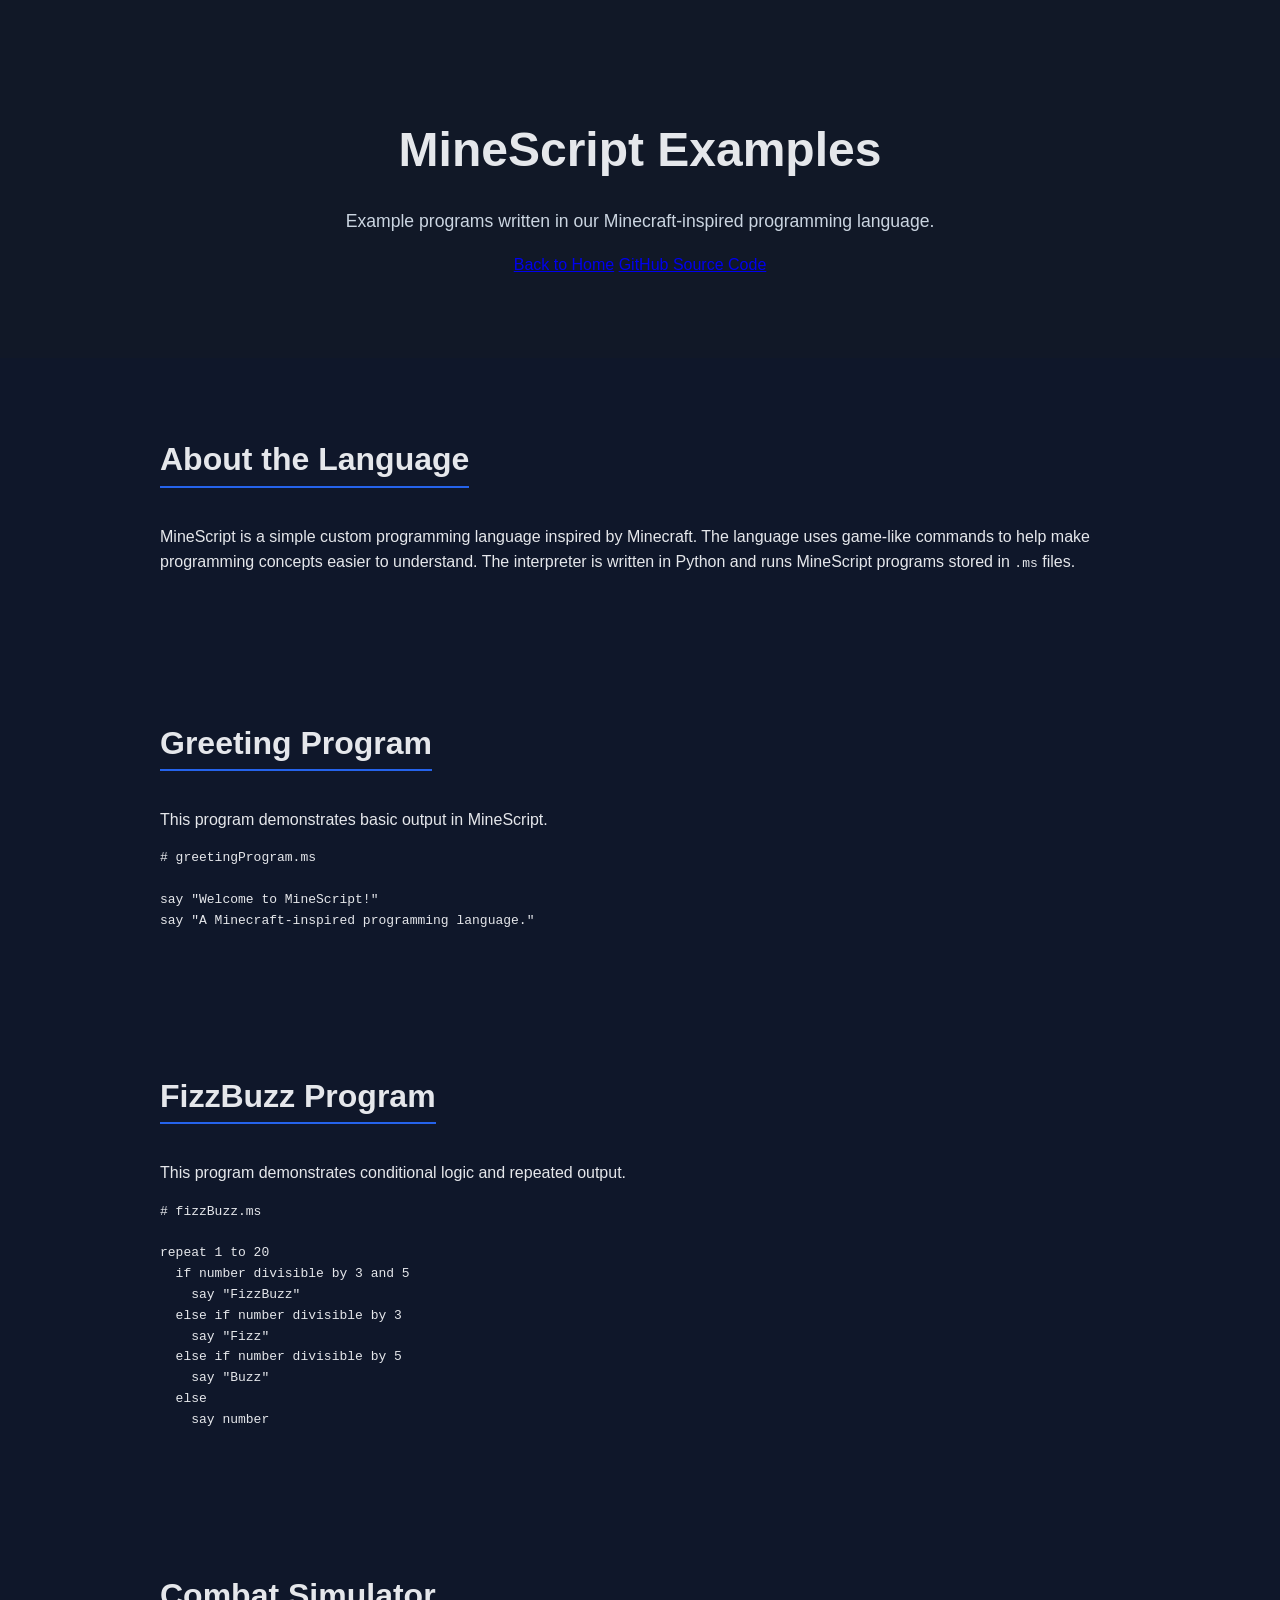
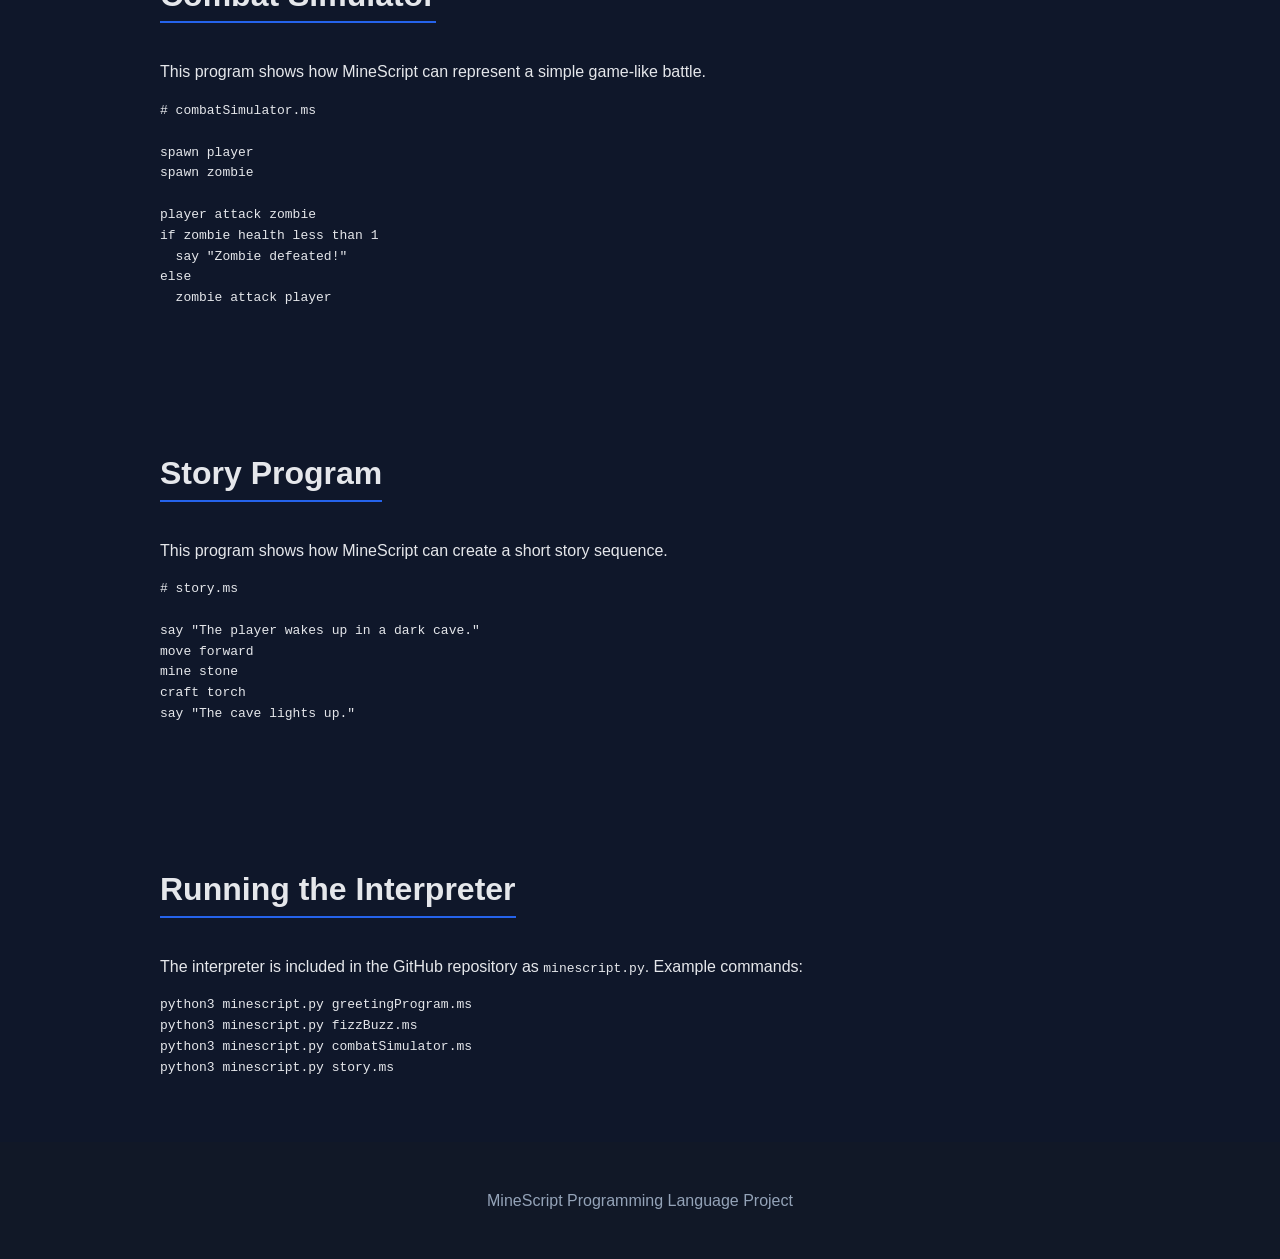
==== commit 5e0f8711: "Merge branch 'main' of https://github.com/luisrobmero/MineScript" ====
--- a/docs/examples.html
+++ b/docs/examples.html
@@ -9,208 +9,106 @@
 <body>
 
   <header class="hero small-hero">
-    <div class="hero-content">
-      <p class="eyebrow">MineScript Program Examples</p>
-      <h1>Code Examples</h1>
-      <p class="hero-subtitle">
-        Real MineScript programs showing objects, loops, conditionals, functions, slash commands, and terminal narration.
-      </p>
+    <h1>MineScript Examples</h1>
+    <p>Example programs written in our Minecraft-inspired programming language.</p>
 
-      <div class="button-row">
-        <a href="index.html">Back to Home</a>
-        <a href="https://github.com/luisrobmero/MineScript" target="_blank">GitHub Source Code</a>
-      </div>
+    <div class="button-row">
+      <a href="index.html">Back to Home</a>
+      <a href="https://github.com/luisrobmero/MineScript" target="_blank">GitHub Source Code</a>
     </div>
   </header>
 
   <main>
+    <section>
+      <h2>About the Language</h2>
+      <p>
+        MineScript is a simple custom programming language inspired by Minecraft.
+        The language uses game-like commands to help make programming concepts
+        easier to understand. The interpreter is written in Python and runs
+        MineScript programs stored in <code>.ms</code> files.
+      </p>
+    </section>
 
-    <section class="example-section">
-      <h2>Example 1: Combat Simulator</h2>
-
+    <section>
+      <h2>Greeting Program</h2>
       <p>
-        This program creates Steve and a Creeper, then uses a combat loop to attack until the Creeper's
-        HP reaches zero. It demonstrates object creation, while-loop behavior, slash commands, automatic
-        damage calculation, and if/else logic.
+        This program demonstrates basic output in MineScript.
       </p>
 
-      <img src="images/combat-simulator.png" alt="Minecraft-style scene of Steve fighting a Creeper" class="example-image">
+      <pre><code># greetingProgram.ms
 
-      <pre><code>Steve(20, 10, 5)
-Creeper(15, 8)
-
-Steve.mine(Creeper.hp > 0) {
-  /attack Steve Creeper
-  /attack Creeper Steve
-  /chat Creeper.hp
-  /chat Steve.hp
-}
-
-Steve.encounter(Creeper.hp <= 0) {
-  /chat "Steve wins!"
-} otherwise {
-  /chat "Creeper wins!"
-}</code></pre>
-
-      <h3>What this demonstrates</h3>
-      <ul>
-        <li><code>Steve(20, 10, 5)</code> creates the main player with HP, attack, and armor.</li>
-        <li><code>Creeper(15, 8)</code> creates a mob with HP and attack.</li>
-        <li><code>Steve.mine(...)</code> works like a while loop.</li>
-        <li><code>/attack</code> handles combat and HP changes.</li>
-        <li><code>Steve.encounter(...)</code> works like an if statement.</li>
-      </ul>
-
-      <h3>Expected Output</h3>
-      <pre><code>[MineScript] Steve has entered the world.
-Creeper HP: 5
-Steve HP: 17
-Creeper HP: 0
-Steve HP: 14
-Steve wins!</code></pre>
+say "Welcome to MineScript!"
+say "A Minecraft-inspired programming language."</code></pre>
     </section>
 
-    <section class="example-section">
-      <h2>Example 2: Greeting Program</h2>
-
+    <section>
+      <h2>FizzBuzz Program</h2>
       <p>
-        This program creates optional player objects and defines a custom slash command called
-        <code>/greet</code>. It uses a conditional to decide which player should greet the other.
+        This program demonstrates conditional logic and repeated output.
       </p>
 
-      <img src="images/greeting-program.png" alt="Minecraft-style scene of two players greeting each other" class="example-image">
+      <pre><code># fizzBuzz.ms
 
-      <pre><code>Steve(20, 10, 5)
-Alex("Alex", 5)
-Jordan("Jordan", 10)
-
-/greet greeter receiver {
-  /chat greeter.name
-  /chat "greets"
-  /chat receiver.name
-  /chat "Welcome, traveler!"
-}
-
-Steve.encounter(Alex.level > Jordan.level) {
-  /greet Alex Jordan
-} otherwise {
-  /greet Jordan Alex
-}</code></pre>
-
-      <h3>What this demonstrates</h3>
-      <ul>
-        <li>Optional player objects with names and levels.</li>
-        <li>Dot notation such as <code>Alex.level</code> and <code>Jordan.level</code>.</li>
-        <li>User-defined slash commands.</li>
-        <li>Function parameters through <code>greeter</code> and <code>receiver</code>.</li>
-        <li>Conditional execution using <code>Steve.encounter</code>.</li>
-      </ul>
-
-      <h3>Expected Output</h3>
-      <pre><code>[MineScript] Steve has entered the world.
-Jordan
-greets
-Alex
-Welcome, traveler!</code></pre>
+repeat 1 to 20
+  if number divisible by 3 and 5
+    say "FizzBuzz"
+  else if number divisible by 3
+    say "Fizz"
+  else if number divisible by 5
+    say "Buzz"
+  else
+    say number</code></pre>
     </section>
 
-    <section class="example-section">
-      <h2>Example 3: FizzBuzz</h2>
-
+    <section>
+      <h2>Combat Simulator</h2>
       <p>
-        This program solves the classic FizzBuzz problem using MineScript syntax.
-        It demonstrates <code>Steve.loot</code> as a for loop, nested conditionals,
-        modulo operations, and terminal output.
+        This program shows how MineScript can represent a simple game-like battle.
       </p>
 
-      <img src="images/fizzbuzz.png" alt="Minecraft-style scene showing FizzBuzz number blocks" class="example-image">
+      <pre><code># combatSimulator.ms
 
-      <pre><code>Steve(20, 10, 5)
+spawn player
+spawn zombie
 
-Steve.loot(i = 1, i <= 100, i++) {
-  Steve.encounter((i % 15) == 0) {
-    /chat "FizzBuzz"
-  } otherwise {
-    Steve.encounter((i % 3) == 0) {
-      /chat "Fizz"
-    } otherwise {
-      Steve.encounter((i % 5) == 0) {
-        /chat "Buzz"
-      } otherwise {
-        /chat i
-      }
-    }
-  }
-}</code></pre>
-
-      <h3>What this demonstrates</h3>
-      <ul>
-        <li><code>Steve.loot(i = 1, i <= 100, i++)</code> behaves like a for loop.</li>
-        <li><code>%</code> is used for modulo checks.</li>
-        <li>Nested <code>Steve.encounter</code> blocks create if/else-if logic.</li>
-        <li><code>/chat</code> prints numbers or strings to the terminal.</li>
-      </ul>
-
-      <h3>Expected Output</h3>
-      <pre><code>[MineScript] Steve has entered the world.
-1
-2
-Fizz
-4
-Buzz
-Fizz
-7
-8
-Fizz
-Buzz
-11
-Fizz
-13
-14
-FizzBuzz
-...</code></pre>
+player attack zombie
+if zombie health less than 1
+  say "Zombie defeated!"
+else
+  zombie attack player</code></pre>
     </section>
 
-    <section class="example-section">
-      <h2>Example 4: Full Story Program</h2>
-
+    <section>
+      <h2>Story Program</h2>
       <p>
-        The repository also includes a larger story program. This example is meant to show the long-term
-        vision for MineScript: writing code that behaves like a playable Minecraft-style adventure.
+        This program shows how MineScript can create a short story sequence.
       </p>
 
-      <pre><code>python3 minescript.py story.ms</code></pre>
+      <pre><code># story.ms
 
+say "The player wakes up in a dark cave."
+move forward
+mine stone
+craft torch
+say "The cave lights up."</code></pre>
+    </section>
+
+    <section>
+      <h2>Running the Interpreter</h2>
       <p>
-        The story program is the best candidate for the storyboard/image-generation feature because it
-        can produce a sequence of events that can be turned into comic-style panels.
+        The interpreter is included in the GitHub repository as <code>minescript.py</code>.
+        Example commands:
       </p>
 
-      <div class="button-row left">
-        <a href="https://github.com/luisrobmero/MineScript/blob/main/story.ms" target="_blank">View story.ms</a>
-      </div>
+      <pre><code>python3 minescript.py greetingProgram.ms
+python3 minescript.py fizzBuzz.ms
+python3 minescript.py combatSimulator.ms
+python3 minescript.py story.ms</code></pre>
     </section>
-
-    <section class="example-section">
-      <h2>Source Files</h2>
-
-      <p>
-        The full interpreter and sample programs are available in the GitHub repository.
-      </p>
-
-      <div class="button-grid">
-        <a href="https://github.com/luisrobmero/MineScript/blob/main/minescript.py" target="_blank">Interpreter</a>
-        <a href="https://github.com/luisrobmero/MineScript/blob/main/combatSimulator.ms" target="_blank">Combat Simulator</a>
-        <a href="https://github.com/luisrobmero/MineScript/blob/main/greetingProgram.ms" target="_blank">Greeting Program</a>
-        <a href="https://github.com/luisrobmero/MineScript/blob/main/fizzBuzz.ms" target="_blank">FizzBuzz</a>
-        <a href="https://github.com/luisrobmero/MineScript/blob/main/story.ms" target="_blank">Story Program</a>
-      </div>
-    </section>
-
   </main>
 
   <footer>
-    <p>MineScript Code Examples</p>
+    <p>MineScript Programming Language Project</p>
   </footer>
 
 </body>
--- a/docs/style.css
+++ b/docs/style.css
@@ -1,242 +1,89 @@
 * {
-  box-sizing: border-box;
-}
-
-:root {
-  --bg: #0f172a;
-  --panel: #1e293b;
-  --panel-dark: #020617;
-  --text: #e5e7eb;
-  --muted: #cbd5e1;
-  --green: #22c55e;
-  --green-soft: #86efac;
-  --border: #334155;
-  --blue: #60a5fa;
-}
-
-body {
-  margin: 0;
-  font-family: Arial, Helvetica, sans-serif;
-  background:
-    radial-gradient(circle at top left, rgba(34, 197, 94, 0.16), transparent 35%),
-    radial-gradient(circle at top right, rgba(96, 165, 250, 0.12), transparent 35%),
-    var(--bg);
-  color: var(--text);
-  line-height: 1.6;
-}
-
-.hero {
-  min-height: 420px;
-  padding: 90px 20px;
-  display: flex;
-  align-items: center;
-  justify-content: center;
-  text-align: center;
-  background:
-    linear-gradient(135deg, rgba(20, 83, 45, 0.95), rgba(15, 23, 42, 0.92)),
-    url("images/hero.png");
-  background-size: cover;
-  background-position: center;
-  border-bottom: 1px solid var(--border);
-}
-
-.small-hero {
-  min-height: 300px;
-  padding: 70px 20px;
-}
-
-.hero-content {
-  max-width: 900px;
-}
-
-.eyebrow {
-  color: var(--green-soft);
-  text-transform: uppercase;
-  letter-spacing: 0.14em;
-  font-size: 0.85rem;
-  font-weight: bold;
-}
-
-.hero h1 {
-  font-size: clamp(3rem, 8vw, 6rem);
-  margin: 10px 0;
-  line-height: 1;
-}
-
-.hero-subtitle {
-  font-size: 1.25rem;
-  color: var(--muted);
-  max-width: 760px;
-  margin: 0 auto;
-}
-
-main {
-  max-width: 1100px;
-  margin: 0 auto;
-  padding: 50px 20px;
-}
-
-section {
-  margin-bottom: 60px;
-}
-
-.section-card,
-.example-section {
-  background: rgba(30, 41, 59, 0.82);
-  border: 1px solid var(--border);
-  border-radius: 16px;
-  padding: 28px;
-  box-shadow: 0 18px 35px rgba(0, 0, 0, 0.22);
-}
-
-h2 {
-  color: var(--green-soft);
-  font-size: 2rem;
-  margin-top: 0;
-}
-
-h3 {
-  color: #bbf7d0;
-}
-
-p {
-  color: var(--muted);
-}
-
-code {
-  color: var(--green-soft);
-  font-family: Consolas, Monaco, monospace;
-}
-
-pre {
-  background: var(--panel-dark);
-  color: var(--text);
-  padding: 20px;
-  border-radius: 12px;
-  overflow-x: auto;
-  border: 1px solid var(--border);
-  white-space: pre-wrap;
-}
-
-.button-row {
-  margin-top: 28px;
-  text-align: center;
-}
-
-.button-row.left {
-  text-align: left;
-}
-
-.button-row a,
-.button-grid a {
-  display: inline-block;
-  margin: 8px;
-  padding: 12px 18px;
-  background: var(--green);
-  color: #052e16;
-  text-decoration: none;
-  font-weight: bold;
-  border-radius: 10px;
-  transition: transform 0.15s ease, opacity 0.15s ease;
-}
-
-.button-row a:hover,
-.button-grid a:hover {
-  transform: translateY(-2px);
-  opacity: 0.9;
-}
-
-.grid {
-  display: grid;
-  grid-template-columns: repeat(auto-fit, minmax(240px, 1fr));
-  gap: 20px;
-}
-
-.card {
-  background: rgba(30, 41, 59, 0.9);
-  padding: 22px;
-  border-radius: 14px;
-  border: 1px solid var(--border);
-}
-
-.card h3 {
-  margin-top: 0;
-}
-
-.syntax-table {
-  display: grid;
-  grid-template-columns: repeat(auto-fit, minmax(320px, 1fr));
-  gap: 18px;
-}
-
-.syntax-table > div {
-  background: rgba(30, 41, 59, 0.9);
-  border: 1px solid var(--border);
-  border-radius: 14px;
-  padding: 20px;
-}
-
-.example-image {
-  width: 100%;
-  max-width: 880px;
-  display: block;
-  margin: 24px auto;
-  border-radius: 16px;
-  border: 1px solid var(--border);
-  box-shadow: 0 14px 36px rgba(0, 0, 0, 0.42);
-}
-
-ul {
-  background: var(--panel-dark);
-  border: 1px solid var(--border);
-  border-radius: 12px;
-  padding: 20px 32px;
-}
-
-li {
-  margin-bottom: 8px;
-  color: var(--muted);
-}
-
-.link-box {
-  background: var(--panel-dark);
-  border: 1px solid var(--border);
-  border-radius: 12px;
-  padding: 20px;
-  overflow-wrap: break-word;
-}
-
-a {
-  color: var(--blue);
-}
-
-.button-grid {
-  display: flex;
-  flex-wrap: wrap;
-  gap: 8px;
-}
-
-footer {
-  text-align: center;
-  padding: 35px;
-  background: var(--panel-dark);
-  border-top: 1px solid var(--border);
-  color: #94a3b8;
-}
-
-@media (max-width: 650px) {
-  .section-card,
-  .example-section {
-    padding: 20px;
+    box-sizing: border-box;
   }
-
-  .syntax-table {
-    grid-template-columns: 1fr;
+  
+  body {
+    margin: 0;
+    font-family: Arial, sans-serif;
+    background: #0f172a;
+    color: #e5e7eb;
+    line-height: 1.6;
   }
-
-  .button-row a,
-  .button-grid a {
-    display: block;
+  
+  .hero {
     text-align: center;
+    padding: 80px 20px;
+    background: #111827;
   }
-}+  
+  .hero h1 {
+    font-size: 3rem;
+    margin-bottom: 10px;
+  }
+  
+  .hero p {
+    font-size: 1.1rem;
+    color: #cbd5e1;
+  }
+  
+  .links {
+    margin-top: 25px;
+  }
+  
+  .links a {
+    display: inline-block;
+    margin: 8px;
+    padding: 10px 18px;
+    background: #2563eb;
+    color: white;
+    text-decoration: none;
+    border-radius: 6px;
+  }
+  
+  section {
+    max-width: 1000px;
+    margin: 0 auto;
+    padding: 50px 20px;
+  }
+  
+  h2 {
+    font-size: 2rem;
+    margin-bottom: 20px;
+    border-bottom: 2px solid #2563eb;
+    display: inline-block;
+  }
+  
+  .project-card,
+  .repo-card {
+    background: #1e293b;
+    padding: 22px;
+    border-radius: 10px;
+    margin-bottom: 20px;
+    border: 1px solid #334155;
+  }
+  
+  .project-card h3,
+  .repo-card h3 {
+    margin-top: 0;
+    color: #93c5fd;
+  }
+  
+  .project-card a,
+  .repo-card a {
+    color: #60a5fa;
+    text-decoration: none;
+    font-weight: bold;
+  }
+  
+  .repo-grid {
+    display: grid;
+    grid-template-columns: repeat(auto-fit, minmax(280px, 1fr));
+    gap: 20px;
+  }
+  
+  footer {
+    text-align: center;
+    padding: 30px;
+    background: #111827;
+    color: #94a3b8;
+  }
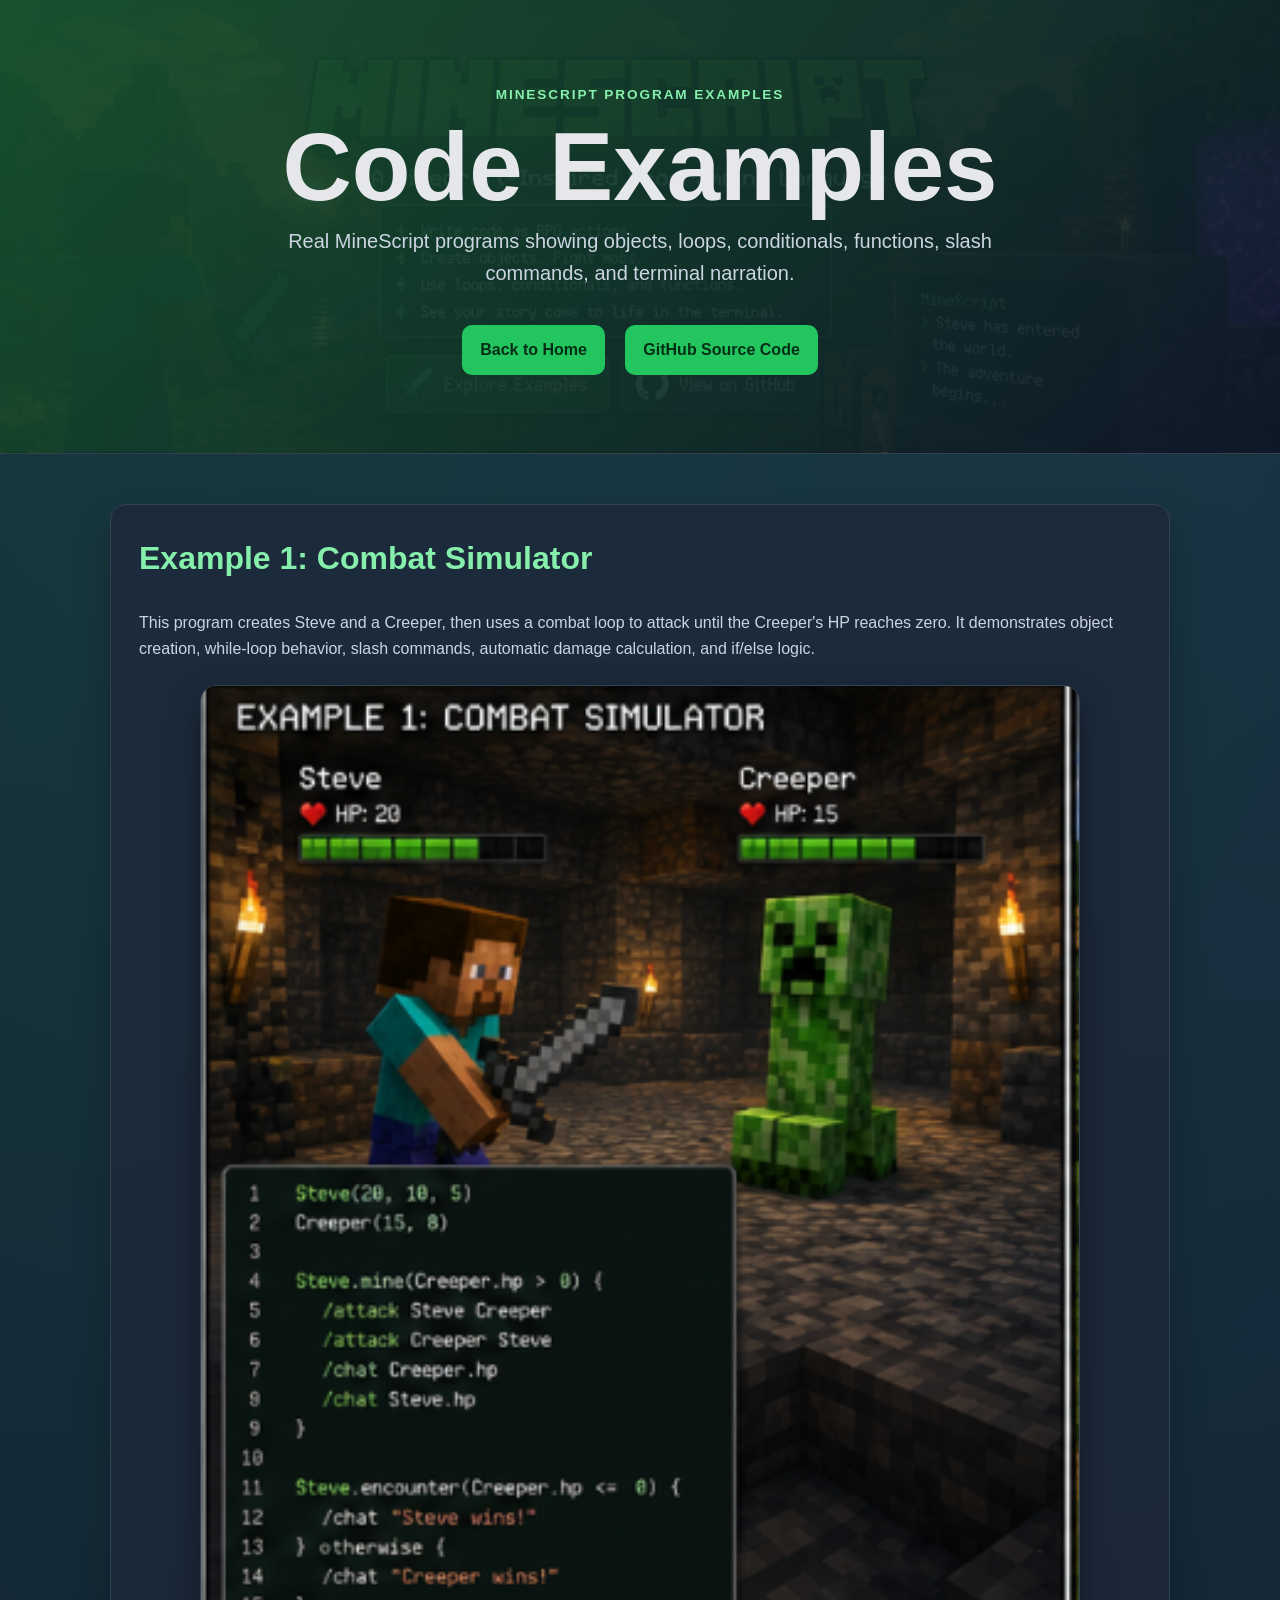
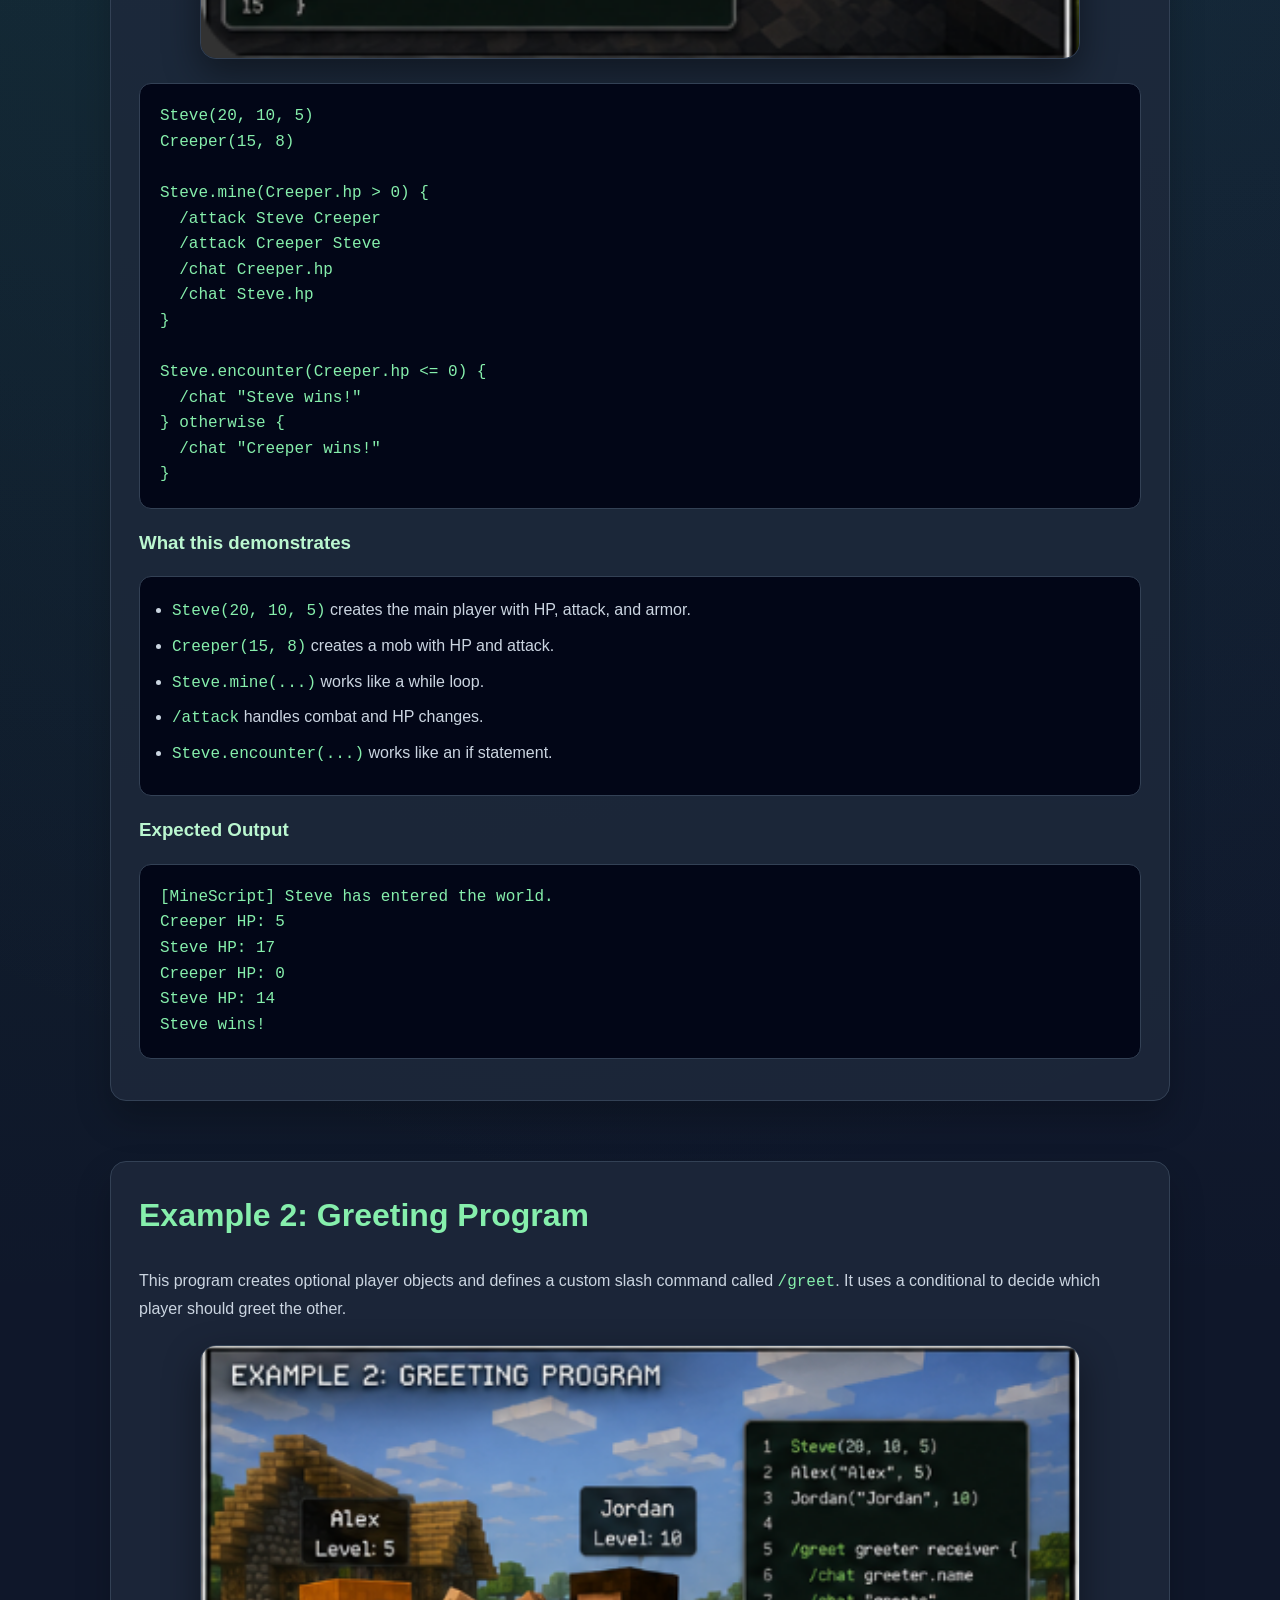
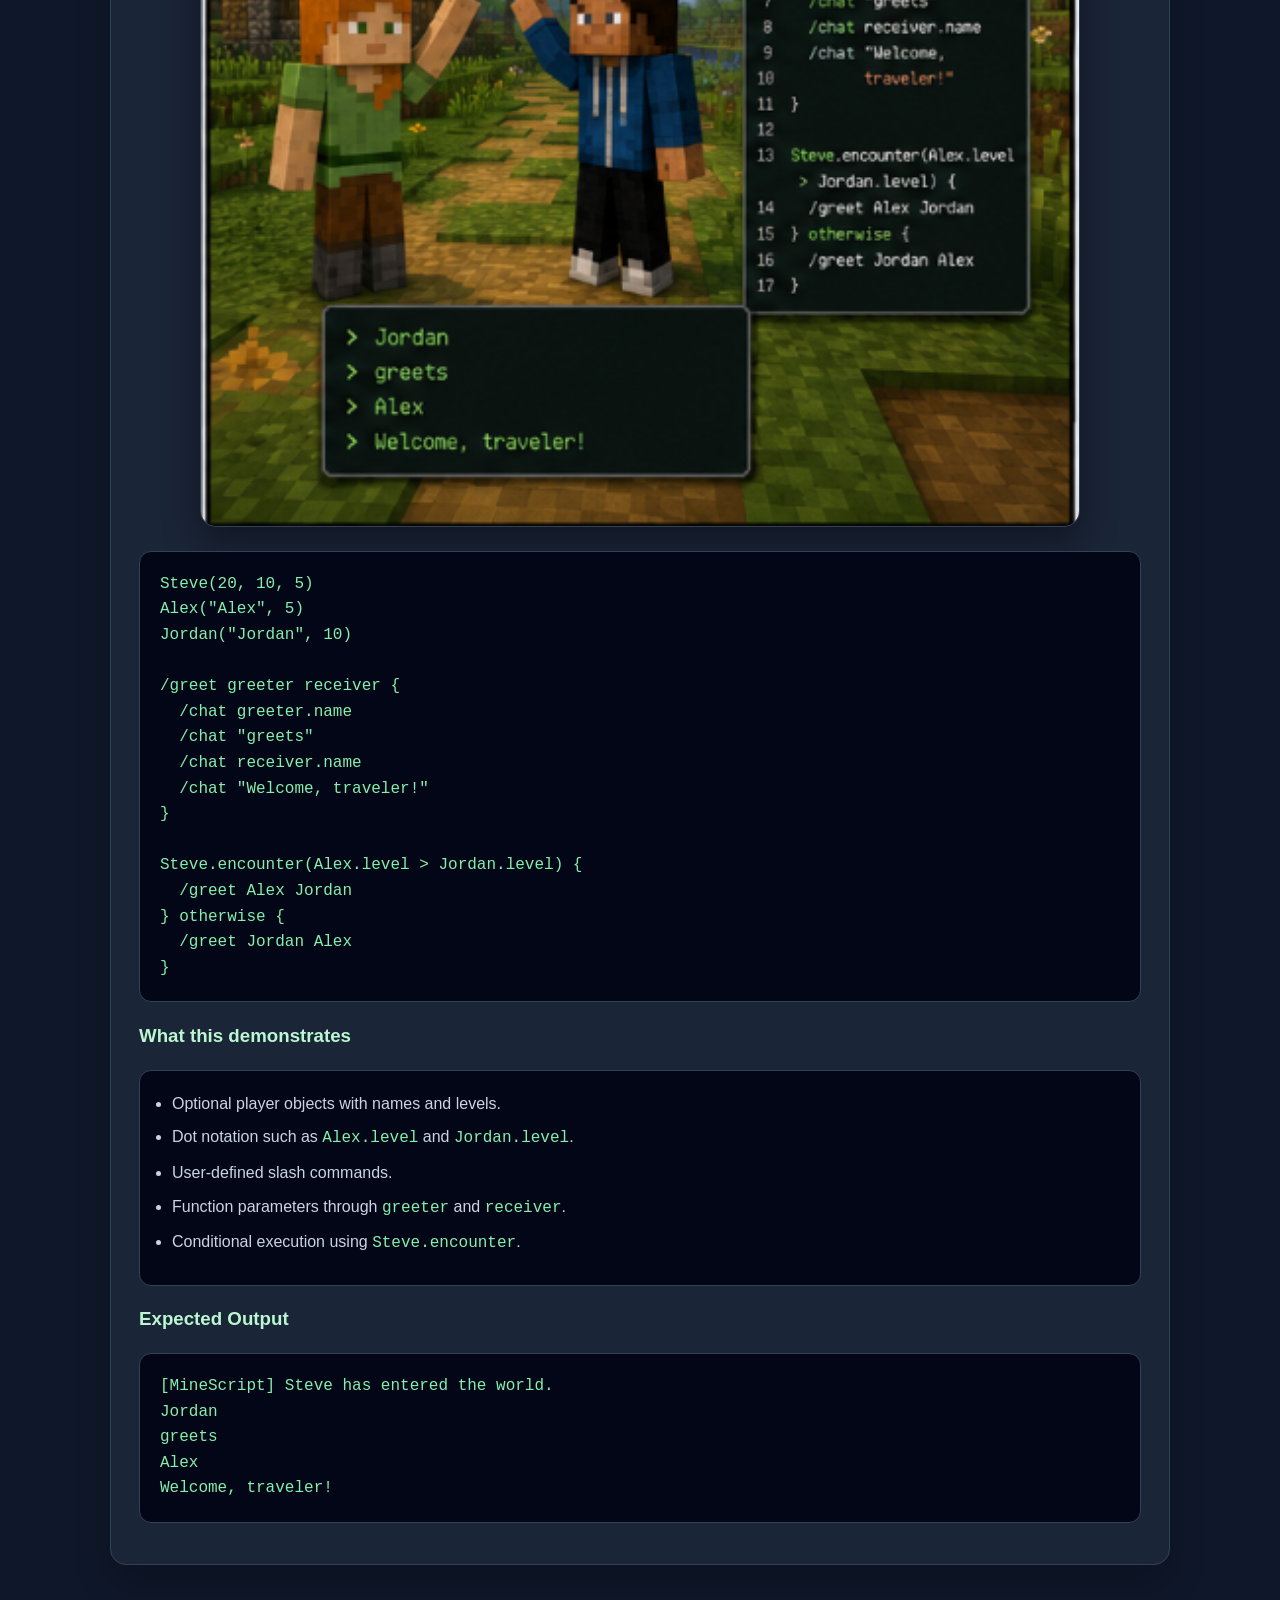
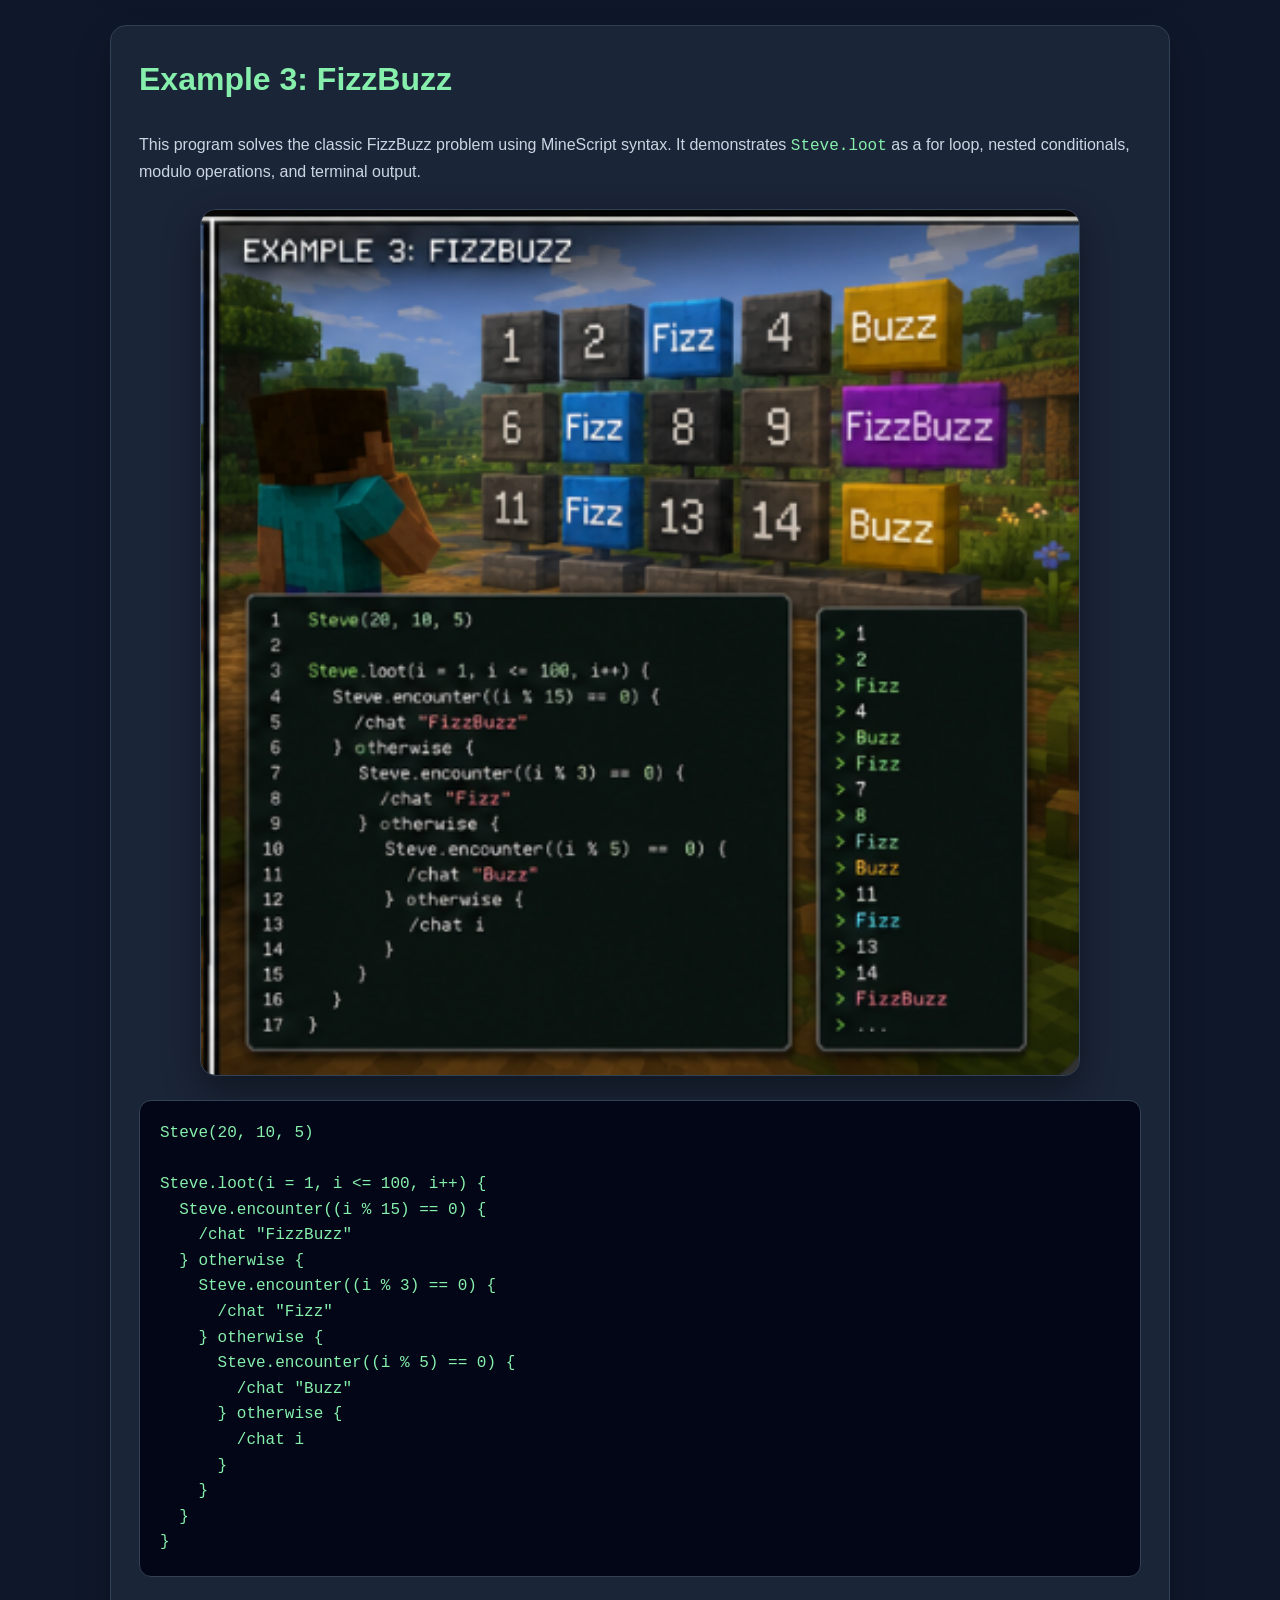
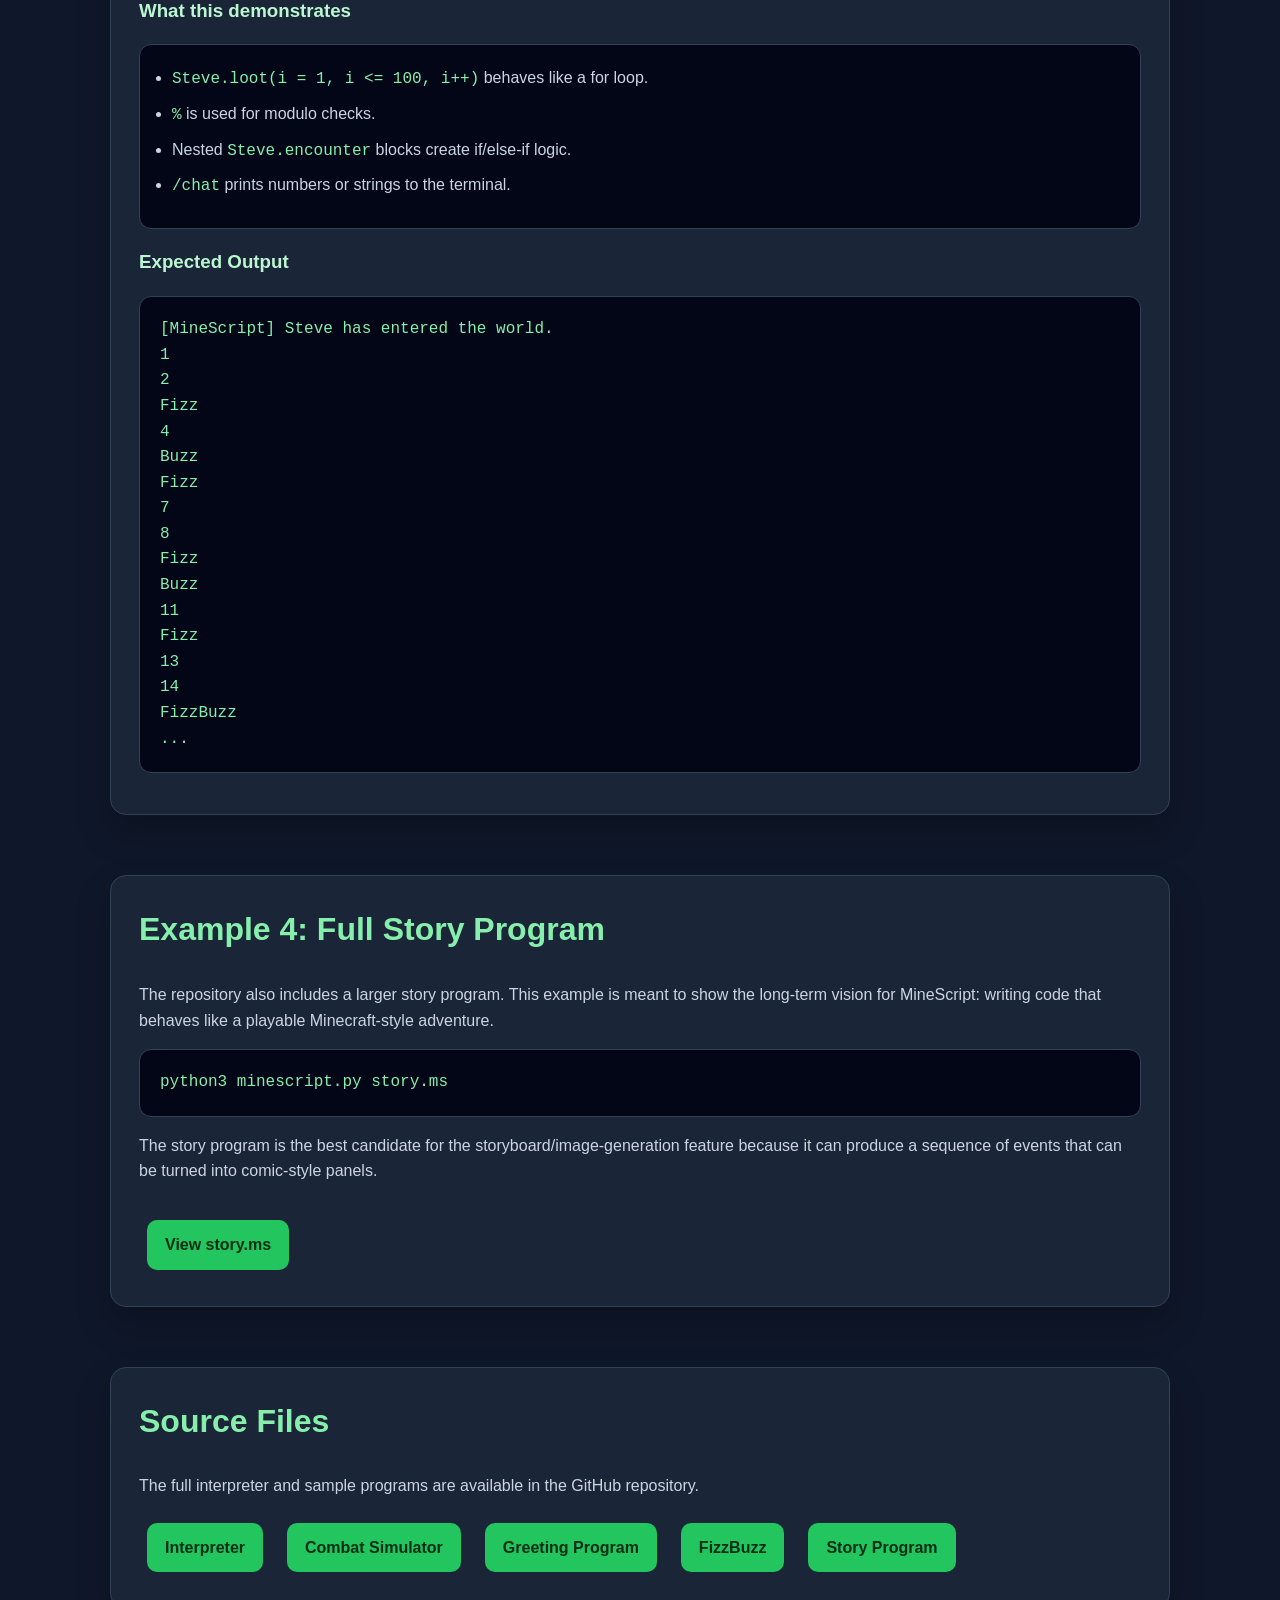
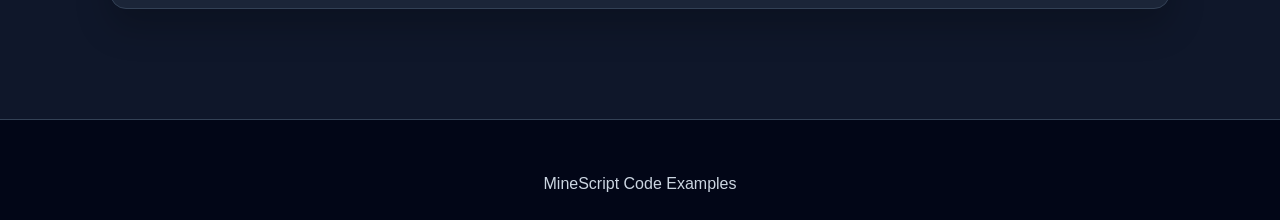
==== commit a30b1971: "Merge pull request #2 from Fresht0Death/jahmai-website Improve MineScript website" ====
--- a/docs/examples.html
+++ b/docs/examples.html
@@ -9,106 +9,208 @@
 <body>
 
   <header class="hero small-hero">
-    <h1>MineScript Examples</h1>
-    <p>Example programs written in our Minecraft-inspired programming language.</p>
-
-    <div class="button-row">
-      <a href="index.html">Back to Home</a>
-      <a href="https://github.com/luisrobmero/MineScript" target="_blank">GitHub Source Code</a>
+    <div class="hero-content">
+      <p class="eyebrow">MineScript Program Examples</p>
+      <h1>Code Examples</h1>
+      <p class="hero-subtitle">
+        Real MineScript programs showing objects, loops, conditionals, functions, slash commands, and terminal narration.
+      </p>
+
+      <div class="button-row">
+        <a href="index.html">Back to Home</a>
+        <a href="https://github.com/luisrobmero/MineScript" target="_blank">GitHub Source Code</a>
+      </div>
     </div>
   </header>
 
   <main>
-    <section>
-      <h2>About the Language</h2>
-      <p>
-        MineScript is a simple custom programming language inspired by Minecraft.
-        The language uses game-like commands to help make programming concepts
-        easier to understand. The interpreter is written in Python and runs
-        MineScript programs stored in <code>.ms</code> files.
-      </p>
-    </section>
-
-    <section>
-      <h2>Greeting Program</h2>
-      <p>
-        This program demonstrates basic output in MineScript.
-      </p>
-
-      <pre><code># greetingProgram.ms
-
-say "Welcome to MineScript!"
-say "A Minecraft-inspired programming language."</code></pre>
-    </section>
-
-    <section>
-      <h2>FizzBuzz Program</h2>
-      <p>
-        This program demonstrates conditional logic and repeated output.
-      </p>
-
-      <pre><code># fizzBuzz.ms
-
-repeat 1 to 20
-  if number divisible by 3 and 5
-    say "FizzBuzz"
-  else if number divisible by 3
-    say "Fizz"
-  else if number divisible by 5
-    say "Buzz"
-  else
-    say number</code></pre>
-    </section>
-
-    <section>
-      <h2>Combat Simulator</h2>
-      <p>
-        This program shows how MineScript can represent a simple game-like battle.
-      </p>
-
-      <pre><code># combatSimulator.ms
-
-spawn player
-spawn zombie
-
-player attack zombie
-if zombie health less than 1
-  say "Zombie defeated!"
-else
-  zombie attack player</code></pre>
-    </section>
-
-    <section>
-      <h2>Story Program</h2>
-      <p>
-        This program shows how MineScript can create a short story sequence.
-      </p>
-
-      <pre><code># story.ms
-
-say "The player wakes up in a dark cave."
-move forward
-mine stone
-craft torch
-say "The cave lights up."</code></pre>
-    </section>
-
-    <section>
-      <h2>Running the Interpreter</h2>
-      <p>
-        The interpreter is included in the GitHub repository as <code>minescript.py</code>.
-        Example commands:
-      </p>
-
-      <pre><code>python3 minescript.py greetingProgram.ms
-python3 minescript.py fizzBuzz.ms
-python3 minescript.py combatSimulator.ms
-python3 minescript.py story.ms</code></pre>
-    </section>
+
+    <section class="example-section">
+      <h2>Example 1: Combat Simulator</h2>
+
+      <p>
+        This program creates Steve and a Creeper, then uses a combat loop to attack until the Creeper's
+        HP reaches zero. It demonstrates object creation, while-loop behavior, slash commands, automatic
+        damage calculation, and if/else logic.
+      </p>
+
+      <img src="images/combat-simulator.png" alt="Minecraft-style scene of Steve fighting a Creeper" class="example-image">
+
+      <pre><code>Steve(20, 10, 5)
+Creeper(15, 8)
+
+Steve.mine(Creeper.hp > 0) {
+  /attack Steve Creeper
+  /attack Creeper Steve
+  /chat Creeper.hp
+  /chat Steve.hp
+}
+
+Steve.encounter(Creeper.hp <= 0) {
+  /chat "Steve wins!"
+} otherwise {
+  /chat "Creeper wins!"
+}</code></pre>
+
+      <h3>What this demonstrates</h3>
+      <ul>
+        <li><code>Steve(20, 10, 5)</code> creates the main player with HP, attack, and armor.</li>
+        <li><code>Creeper(15, 8)</code> creates a mob with HP and attack.</li>
+        <li><code>Steve.mine(...)</code> works like a while loop.</li>
+        <li><code>/attack</code> handles combat and HP changes.</li>
+        <li><code>Steve.encounter(...)</code> works like an if statement.</li>
+      </ul>
+
+      <h3>Expected Output</h3>
+      <pre><code>[MineScript] Steve has entered the world.
+Creeper HP: 5
+Steve HP: 17
+Creeper HP: 0
+Steve HP: 14
+Steve wins!</code></pre>
+    </section>
+
+    <section class="example-section">
+      <h2>Example 2: Greeting Program</h2>
+
+      <p>
+        This program creates optional player objects and defines a custom slash command called
+        <code>/greet</code>. It uses a conditional to decide which player should greet the other.
+      </p>
+
+      <img src="images/greeting-program.png" alt="Minecraft-style scene of two players greeting each other" class="example-image">
+
+      <pre><code>Steve(20, 10, 5)
+Alex("Alex", 5)
+Jordan("Jordan", 10)
+
+/greet greeter receiver {
+  /chat greeter.name
+  /chat "greets"
+  /chat receiver.name
+  /chat "Welcome, traveler!"
+}
+
+Steve.encounter(Alex.level > Jordan.level) {
+  /greet Alex Jordan
+} otherwise {
+  /greet Jordan Alex
+}</code></pre>
+
+      <h3>What this demonstrates</h3>
+      <ul>
+        <li>Optional player objects with names and levels.</li>
+        <li>Dot notation such as <code>Alex.level</code> and <code>Jordan.level</code>.</li>
+        <li>User-defined slash commands.</li>
+        <li>Function parameters through <code>greeter</code> and <code>receiver</code>.</li>
+        <li>Conditional execution using <code>Steve.encounter</code>.</li>
+      </ul>
+
+      <h3>Expected Output</h3>
+      <pre><code>[MineScript] Steve has entered the world.
+Jordan
+greets
+Alex
+Welcome, traveler!</code></pre>
+    </section>
+
+    <section class="example-section">
+      <h2>Example 3: FizzBuzz</h2>
+
+      <p>
+        This program solves the classic FizzBuzz problem using MineScript syntax.
+        It demonstrates <code>Steve.loot</code> as a for loop, nested conditionals,
+        modulo operations, and terminal output.
+      </p>
+
+      <img src="images/fizzbuzz.png" alt="Minecraft-style scene showing FizzBuzz number blocks" class="example-image">
+
+      <pre><code>Steve(20, 10, 5)
+
+Steve.loot(i = 1, i <= 100, i++) {
+  Steve.encounter((i % 15) == 0) {
+    /chat "FizzBuzz"
+  } otherwise {
+    Steve.encounter((i % 3) == 0) {
+      /chat "Fizz"
+    } otherwise {
+      Steve.encounter((i % 5) == 0) {
+        /chat "Buzz"
+      } otherwise {
+        /chat i
+      }
+    }
+  }
+}</code></pre>
+
+      <h3>What this demonstrates</h3>
+      <ul>
+        <li><code>Steve.loot(i = 1, i <= 100, i++)</code> behaves like a for loop.</li>
+        <li><code>%</code> is used for modulo checks.</li>
+        <li>Nested <code>Steve.encounter</code> blocks create if/else-if logic.</li>
+        <li><code>/chat</code> prints numbers or strings to the terminal.</li>
+      </ul>
+
+      <h3>Expected Output</h3>
+      <pre><code>[MineScript] Steve has entered the world.
+1
+2
+Fizz
+4
+Buzz
+Fizz
+7
+8
+Fizz
+Buzz
+11
+Fizz
+13
+14
+FizzBuzz
+...</code></pre>
+    </section>
+
+    <section class="example-section">
+      <h2>Example 4: Full Story Program</h2>
+
+      <p>
+        The repository also includes a larger story program. This example is meant to show the long-term
+        vision for MineScript: writing code that behaves like a playable Minecraft-style adventure.
+      </p>
+
+      <pre><code>python3 minescript.py story.ms</code></pre>
+
+      <p>
+        The story program is the best candidate for the storyboard/image-generation feature because it
+        can produce a sequence of events that can be turned into comic-style panels.
+      </p>
+
+      <div class="button-row left">
+        <a href="https://github.com/luisrobmero/MineScript/blob/main/story.ms" target="_blank">View story.ms</a>
+      </div>
+    </section>
+
+    <section class="example-section">
+      <h2>Source Files</h2>
+
+      <p>
+        The full interpreter and sample programs are available in the GitHub repository.
+      </p>
+
+      <div class="button-grid">
+        <a href="https://github.com/luisrobmero/MineScript/blob/main/minescript.py" target="_blank">Interpreter</a>
+        <a href="https://github.com/luisrobmero/MineScript/blob/main/combatSimulator.ms" target="_blank">Combat Simulator</a>
+        <a href="https://github.com/luisrobmero/MineScript/blob/main/greetingProgram.ms" target="_blank">Greeting Program</a>
+        <a href="https://github.com/luisrobmero/MineScript/blob/main/fizzBuzz.ms" target="_blank">FizzBuzz</a>
+        <a href="https://github.com/luisrobmero/MineScript/blob/main/story.ms" target="_blank">Story Program</a>
+      </div>
+    </section>
+
   </main>
 
   <footer>
-    <p>MineScript Programming Language Project</p>
+    <p>MineScript Code Examples</p>
   </footer>
 
 </body>
--- a/docs/style.css
+++ b/docs/style.css
@@ -1,89 +1,242 @@
 * {
-    box-sizing: border-box;
+  box-sizing: border-box;
+}
+
+:root {
+  --bg: #0f172a;
+  --panel: #1e293b;
+  --panel-dark: #020617;
+  --text: #e5e7eb;
+  --muted: #cbd5e1;
+  --green: #22c55e;
+  --green-soft: #86efac;
+  --border: #334155;
+  --blue: #60a5fa;
+}
+
+body {
+  margin: 0;
+  font-family: Arial, Helvetica, sans-serif;
+  background:
+    radial-gradient(circle at top left, rgba(34, 197, 94, 0.16), transparent 35%),
+    radial-gradient(circle at top right, rgba(96, 165, 250, 0.12), transparent 35%),
+    var(--bg);
+  color: var(--text);
+  line-height: 1.6;
+}
+
+.hero {
+  min-height: 420px;
+  padding: 90px 20px;
+  display: flex;
+  align-items: center;
+  justify-content: center;
+  text-align: center;
+  background:
+    linear-gradient(135deg, rgba(20, 83, 45, 0.95), rgba(15, 23, 42, 0.92)),
+    url("images/hero.png");
+  background-size: cover;
+  background-position: center;
+  border-bottom: 1px solid var(--border);
+}
+
+.small-hero {
+  min-height: 300px;
+  padding: 70px 20px;
+}
+
+.hero-content {
+  max-width: 900px;
+}
+
+.eyebrow {
+  color: var(--green-soft);
+  text-transform: uppercase;
+  letter-spacing: 0.14em;
+  font-size: 0.85rem;
+  font-weight: bold;
+}
+
+.hero h1 {
+  font-size: clamp(3rem, 8vw, 6rem);
+  margin: 10px 0;
+  line-height: 1;
+}
+
+.hero-subtitle {
+  font-size: 1.25rem;
+  color: var(--muted);
+  max-width: 760px;
+  margin: 0 auto;
+}
+
+main {
+  max-width: 1100px;
+  margin: 0 auto;
+  padding: 50px 20px;
+}
+
+section {
+  margin-bottom: 60px;
+}
+
+.section-card,
+.example-section {
+  background: rgba(30, 41, 59, 0.82);
+  border: 1px solid var(--border);
+  border-radius: 16px;
+  padding: 28px;
+  box-shadow: 0 18px 35px rgba(0, 0, 0, 0.22);
+}
+
+h2 {
+  color: var(--green-soft);
+  font-size: 2rem;
+  margin-top: 0;
+}
+
+h3 {
+  color: #bbf7d0;
+}
+
+p {
+  color: var(--muted);
+}
+
+code {
+  color: var(--green-soft);
+  font-family: Consolas, Monaco, monospace;
+}
+
+pre {
+  background: var(--panel-dark);
+  color: var(--text);
+  padding: 20px;
+  border-radius: 12px;
+  overflow-x: auto;
+  border: 1px solid var(--border);
+  white-space: pre-wrap;
+}
+
+.button-row {
+  margin-top: 28px;
+  text-align: center;
+}
+
+.button-row.left {
+  text-align: left;
+}
+
+.button-row a,
+.button-grid a {
+  display: inline-block;
+  margin: 8px;
+  padding: 12px 18px;
+  background: var(--green);
+  color: #052e16;
+  text-decoration: none;
+  font-weight: bold;
+  border-radius: 10px;
+  transition: transform 0.15s ease, opacity 0.15s ease;
+}
+
+.button-row a:hover,
+.button-grid a:hover {
+  transform: translateY(-2px);
+  opacity: 0.9;
+}
+
+.grid {
+  display: grid;
+  grid-template-columns: repeat(auto-fit, minmax(240px, 1fr));
+  gap: 20px;
+}
+
+.card {
+  background: rgba(30, 41, 59, 0.9);
+  padding: 22px;
+  border-radius: 14px;
+  border: 1px solid var(--border);
+}
+
+.card h3 {
+  margin-top: 0;
+}
+
+.syntax-table {
+  display: grid;
+  grid-template-columns: repeat(auto-fit, minmax(320px, 1fr));
+  gap: 18px;
+}
+
+.syntax-table > div {
+  background: rgba(30, 41, 59, 0.9);
+  border: 1px solid var(--border);
+  border-radius: 14px;
+  padding: 20px;
+}
+
+.example-image {
+  width: 100%;
+  max-width: 880px;
+  display: block;
+  margin: 24px auto;
+  border-radius: 16px;
+  border: 1px solid var(--border);
+  box-shadow: 0 14px 36px rgba(0, 0, 0, 0.42);
+}
+
+ul {
+  background: var(--panel-dark);
+  border: 1px solid var(--border);
+  border-radius: 12px;
+  padding: 20px 32px;
+}
+
+li {
+  margin-bottom: 8px;
+  color: var(--muted);
+}
+
+.link-box {
+  background: var(--panel-dark);
+  border: 1px solid var(--border);
+  border-radius: 12px;
+  padding: 20px;
+  overflow-wrap: break-word;
+}
+
+a {
+  color: var(--blue);
+}
+
+.button-grid {
+  display: flex;
+  flex-wrap: wrap;
+  gap: 8px;
+}
+
+footer {
+  text-align: center;
+  padding: 35px;
+  background: var(--panel-dark);
+  border-top: 1px solid var(--border);
+  color: #94a3b8;
+}
+
+@media (max-width: 650px) {
+  .section-card,
+  .example-section {
+    padding: 20px;
   }
-  
-  body {
-    margin: 0;
-    font-family: Arial, sans-serif;
-    background: #0f172a;
-    color: #e5e7eb;
-    line-height: 1.6;
+
+  .syntax-table {
+    grid-template-columns: 1fr;
   }
-  
-  .hero {
+
+  .button-row a,
+  .button-grid a {
+    display: block;
     text-align: center;
-    padding: 80px 20px;
-    background: #111827;
   }
-  
-  .hero h1 {
-    font-size: 3rem;
-    margin-bottom: 10px;
-  }
-  
-  .hero p {
-    font-size: 1.1rem;
-    color: #cbd5e1;
-  }
-  
-  .links {
-    margin-top: 25px;
-  }
-  
-  .links a {
-    display: inline-block;
-    margin: 8px;
-    padding: 10px 18px;
-    background: #2563eb;
-    color: white;
-    text-decoration: none;
-    border-radius: 6px;
-  }
-  
-  section {
-    max-width: 1000px;
-    margin: 0 auto;
-    padding: 50px 20px;
-  }
-  
-  h2 {
-    font-size: 2rem;
-    margin-bottom: 20px;
-    border-bottom: 2px solid #2563eb;
-    display: inline-block;
-  }
-  
-  .project-card,
-  .repo-card {
-    background: #1e293b;
-    padding: 22px;
-    border-radius: 10px;
-    margin-bottom: 20px;
-    border: 1px solid #334155;
-  }
-  
-  .project-card h3,
-  .repo-card h3 {
-    margin-top: 0;
-    color: #93c5fd;
-  }
-  
-  .project-card a,
-  .repo-card a {
-    color: #60a5fa;
-    text-decoration: none;
-    font-weight: bold;
-  }
-  
-  .repo-grid {
-    display: grid;
-    grid-template-columns: repeat(auto-fit, minmax(280px, 1fr));
-    gap: 20px;
-  }
-  
-  footer {
-    text-align: center;
-    padding: 30px;
-    background: #111827;
-    color: #94a3b8;
-  }+}
